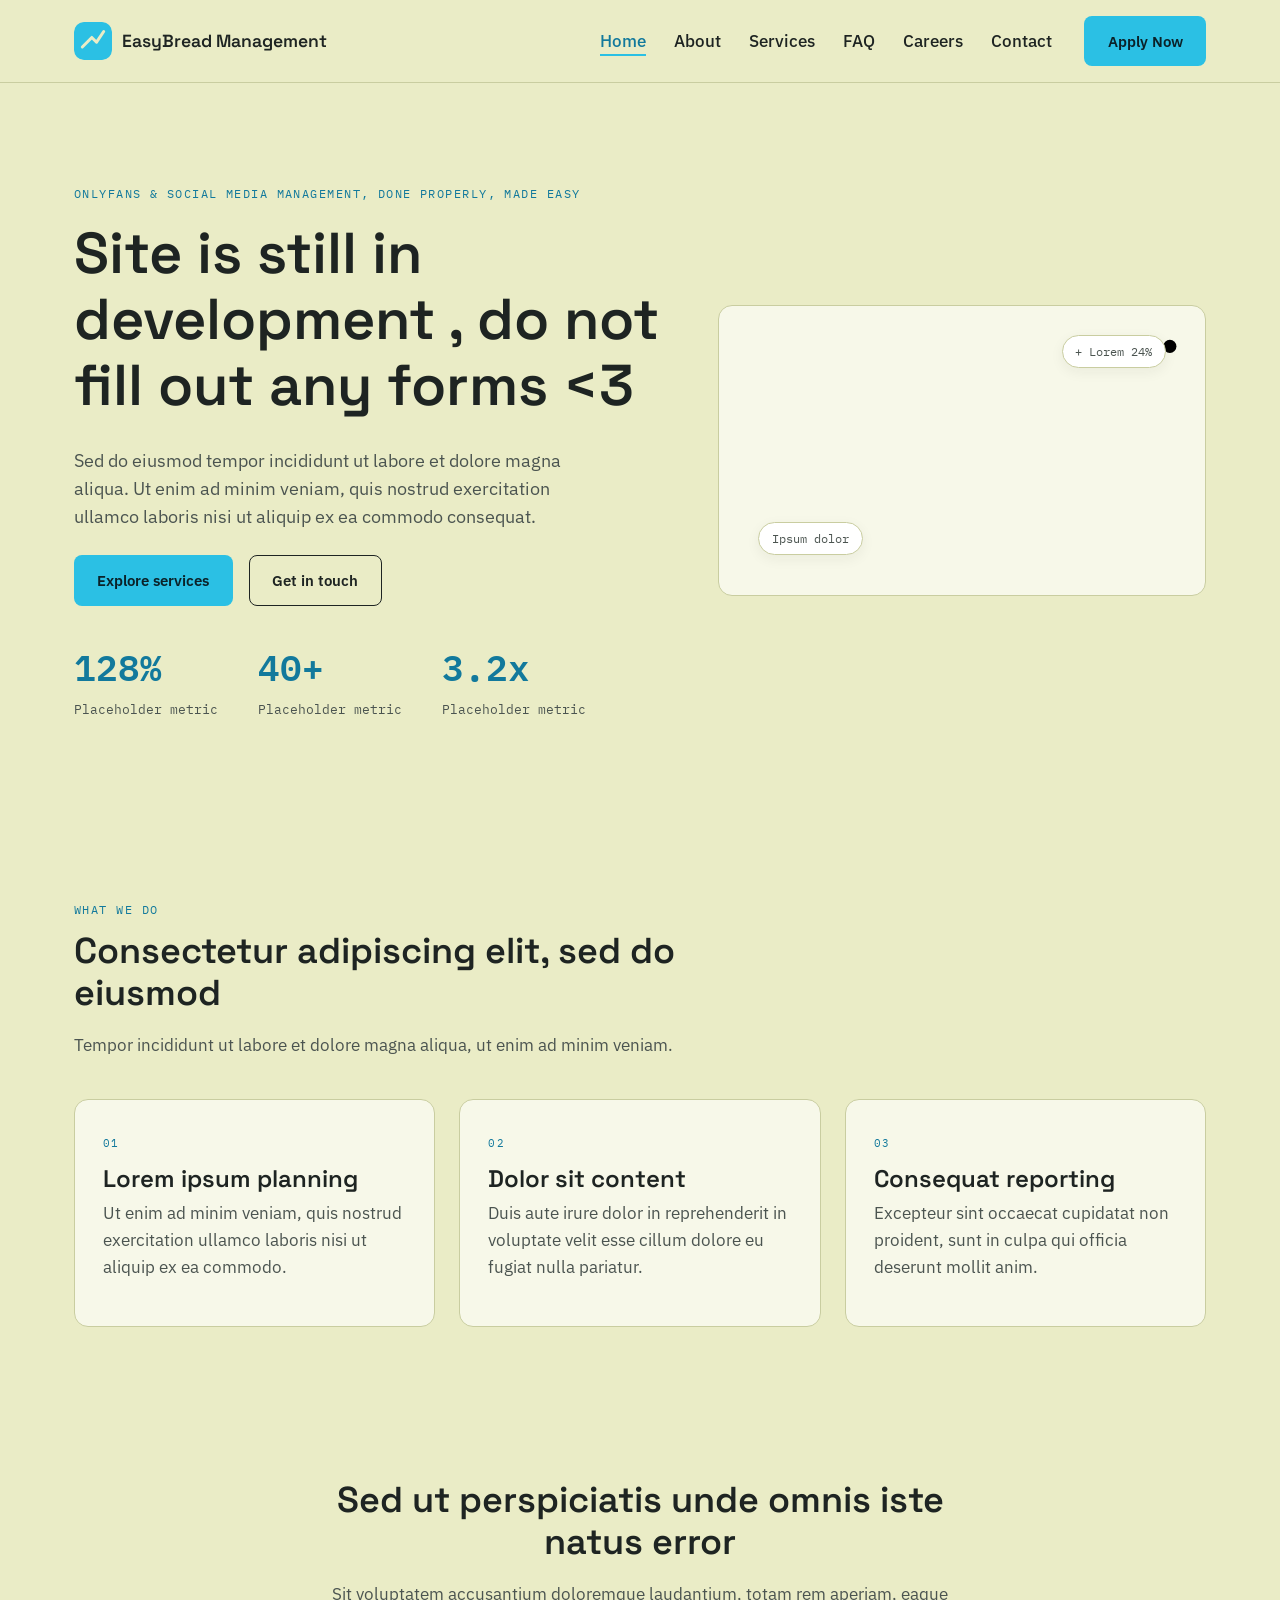
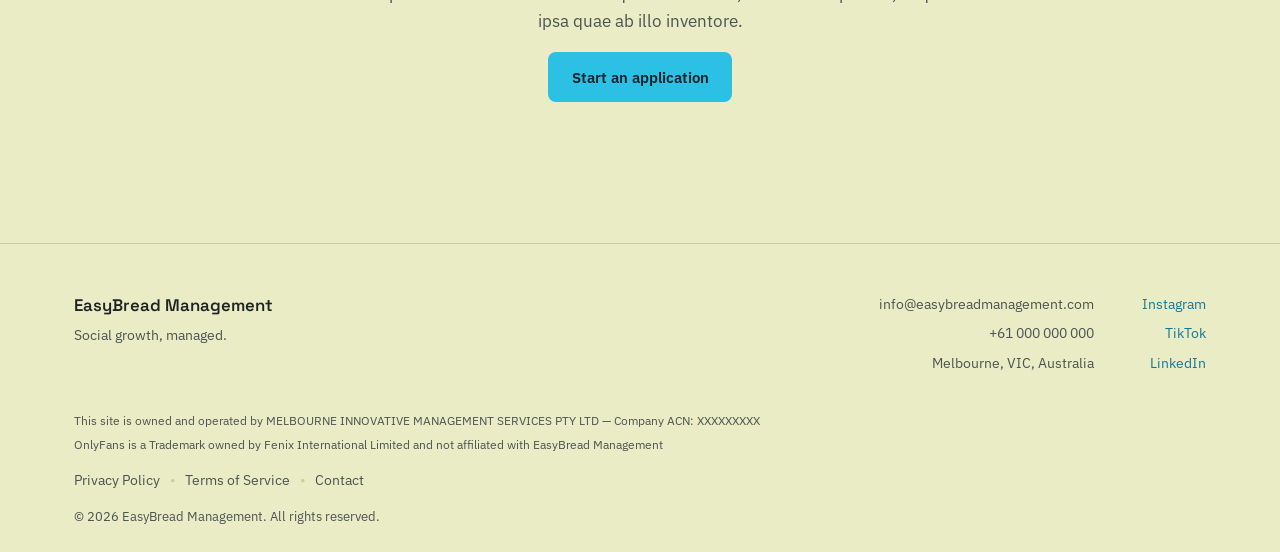
==== index.html @ 4c38a7d2 "Add files via upload" ====
<!DOCTYPE html>
<html lang="en">
<head>
  <meta charset="UTF-8">
  <meta name="viewport" content="width=device-width, initial-scale=1.0">
  <title>EasyBread Management — Social Media Management</title>
  <link rel="icon" type="image/svg+xml" href="assets/favicon.svg">

  <!-- Basic hardening headers that CAN be set via meta tags (the rest —
       Content-Security-Policy, X-Frame-Options, etc. — are set server-side
       in backend/app.py, since meta tags can't fully replace real HTTP
       response headers). -->
  <meta http-equiv="X-Content-Type-Options" content="nosniff">
  <meta name="referrer" content="strict-origin-when-cross-origin">

  <meta name="description" content="Placeholder description for EasyBread Management, a social media management agency.">

  <link rel="preconnect" href="https://fonts.googleapis.com">
  <link rel="preconnect" href="https://fonts.gstatic.com" crossorigin>
  <link href="https://fonts.googleapis.com/css2?family=Space+Grotesk:wght@500;600;700&family=IBM+Plex+Sans:wght@400;500;600&family=IBM+Plex+Mono:wght@400;500&display=swap" rel="stylesheet">
  <link rel="stylesheet" href="css/style.css">
</head>
<body>

  <!-- Header is rendered into this mount point by js/main.js, from js/config.js -->
  <header id="site-header"></header>

  <main>

    <!-- ============ HERO ============ -->
    <section class="container hero">
      <div class="hero-copy">
        <span class="eyebrow">OnlyFans &amp; Social media management, done properly, made easy</span>
        <h1>Site is still in development , do not fill out any forms &#60;3</h1>
        <p>
          Sed do eiusmod tempor incididunt ut labore et dolore magna aliqua.
          Ut enim ad minim veniam, quis nostrud exercitation ullamco laboris
          nisi ut aliquip ex ea commodo consequat.
        </p>
        <div class="hero-actions">
          <a href="services.html" class="btn btn-accent">Explore services</a>
          <a href="contact.html" class="btn btn-outline">Get in touch</a>
        </div>

        <div class="stat-row">
          <div class="stat">
            <span class="number">128%</span>
            <span class="label">Placeholder metric</span>
          </div>
          <div class="stat">
            <span class="number">40+</span>
            <span class="label">Placeholder metric</span>
          </div>
          <div class="stat">
            <span class="number">3.2x</span>
            <span class="label">Placeholder metric</span>
          </div>
        </div>
      </div>

      <!-- Signature graphic: an animated "growth line" — see main.js + style.css -->
      <div class="growth-line-wrap">
        <span class="stat-pill top">+ Lorem 24%</span>
        <span class="stat-pill bottom">Ipsum dolor</span>
        <svg viewBox="0 0 400 220" data-growth-line aria-hidden="true">
          <path d="M 10 190 C 60 190, 70 140, 110 150 S 170 90, 210 100 S 260 40, 300 45 S 360 20, 390 15" />
          <circle class="endpoint" cx="390" cy="15" r="6"></circle>
        </svg>
      </div>
    </section>

    <!-- ============ WHAT WE DO ============ -->
    <section class="container section">
      <div class="section-head">
        <span class="eyebrow">What we do</span>
        <h2>Consectetur adipiscing elit, sed do eiusmod</h2>
        <p>Tempor incididunt ut labore et dolore magna aliqua, ut enim ad minim veniam.</p>
      </div>

      <div class="grid grid-3">
        <div class="card">
          <span class="eyebrow">01</span>
          <h3>Lorem ipsum planning</h3>
          <p>Ut enim ad minim veniam, quis nostrud exercitation ullamco laboris nisi ut aliquip ex ea commodo.</p>
        </div>
        <div class="card">
          <span class="eyebrow">02</span>
          <h3>Dolor sit content</h3>
          <p>Duis aute irure dolor in reprehenderit in voluptate velit esse cillum dolore eu fugiat nulla pariatur.</p>
        </div>
        <div class="card">
          <span class="eyebrow">03</span>
          <h3>Consequat reporting</h3>
          <p>Excepteur sint occaecat cupidatat non proident, sunt in culpa qui officia deserunt mollit anim.</p>
        </div>
      </div>
    </section>

    <!-- ============ CTA BAND ============ -->
    <section class="container section text-center">
      <div class="center-copy">
        <h2>Sed ut perspiciatis unde omnis iste natus error</h2>
        <p>Sit voluptatem accusantium doloremque laudantium, totam rem aperiam, eaque ipsa quae ab illo inventore.</p>
        <a href="application.html" class="btn btn-accent">Start an application</a>
      </div>
    </section>

  </main>

  <!-- Footer is rendered into this mount point by js/main.js, from js/config.js -->
  <footer id="site-footer"></footer>

  <script src="js/config.js"></script>
  <script src="js/main.js"></script>
</body>
</html>
---- css/style.css ----
/* =============================================================
   STYLE.CSS
   =============================================================
   Section map (search these headers to jump around):
     1. Design tokens (edit colors/fonts here — everything else
        references these variables, so this is the one place to
        touch for a re-theme)
     2. Reset + base
     3. Layout helpers
     4. Header / navigation
     5. Buttons
     6. Hero + growth-line signature graphic
     7. Cards / sections
     8. Forms
     9. Footer
     10. Utility / animation
     11. Form page sidebars (Application / Contact / Careers)
     12. Responsive
   ============================================================= */

/* -------------------------------------------------------------
   1. DESIGN TOKENS
   ------------------------------------------------------------- */
:root {
  /* Brand colors — requested background + foreground */
  --color-bg: #EAECC6;          /* page background, as specified */
  --color-accent: #2BC0E4;      /* primary accent/foreground, as specified */
  --color-accent-deep: #12799C; /* darker accent for hover/pressed states */
  --color-accent-soft: rgba(43, 192, 228, 0.14);

  /* Supporting neutrals, derived to sit comfortably with the two above */
  --color-ink: #1E2422;         /* primary text */
  --color-ink-soft: #4B5450;    /* secondary text */
  --color-surface: #F7F8E9;     /* card surface, slightly lighter than bg */
  --color-line: #C9CDA0;        /* hairline borders derived from bg */
  --color-error: #B3401F;       /* form error state */
  --color-success: #1D7A4C;     /* form success state */

  /* Type */
  --font-display: "Space Grotesk", "Segoe UI", sans-serif;
  --font-body: "IBM Plex Sans", "Segoe UI", sans-serif;
  --font-mono: "IBM Plex Mono", "Courier New", monospace;

  /* Scale */
  --step-0: clamp(1rem, 0.95rem + 0.2vw, 1.05rem);
  --step-1: clamp(1.25rem, 1.15rem + 0.5vw, 1.5rem);
  --step-2: clamp(1.75rem, 1.5rem + 1vw, 2.25rem);
  --step-3: clamp(2.5rem, 2rem + 2vw, 3.75rem);

  --radius: 14px;
  --radius-sm: 8px;
  --max-width: 1180px;
  --transition: 180ms ease;
}

/* -------------------------------------------------------------
   2. RESET + BASE
   ------------------------------------------------------------- */
*, *::before, *::after { box-sizing: border-box; }
html { scroll-behavior: smooth; }

@media (prefers-reduced-motion: reduce) {
  html { scroll-behavior: auto; }
  *, *::before, *::after {
    animation-duration: 0.01ms !important;
    animation-iteration-count: 1 !important;
    transition-duration: 0.01ms !important;
  }
}

body {
  margin: 0;
  background: var(--color-bg);
  color: var(--color-ink);
  font-family: var(--font-body);
  font-size: var(--step-0);
  line-height: 1.6;
  -webkit-font-smoothing: antialiased;
}

h1, h2, h3, h4 {
  font-family: var(--font-display);
  line-height: 1.15;
  margin: 0 0 0.5em;
  font-weight: 600;
}

h1 { font-size: var(--step-3); }
h2 { font-size: var(--step-2); }
h3 { font-size: var(--step-1); }

p { margin: 0 0 1em; color: var(--color-ink-soft); }

a { color: var(--color-accent-deep); text-decoration: none; }
a:hover { color: var(--color-ink); }

img, svg { max-width: 100%; display: block; }

/* Visible keyboard focus everywhere — accessibility floor */
:focus-visible {
  outline: 3px solid var(--color-accent-deep);
  outline-offset: 2px;
}

/* -------------------------------------------------------------
   3. LAYOUT HELPERS
   ------------------------------------------------------------- */
.container {
  width: 100%;
  max-width: var(--max-width);
  margin-inline: auto;
  padding-inline: 1.5rem;
}

.section {
  padding-block: clamp(3rem, 6vw, 6rem);
}

.section-head {
  max-width: 640px;
  margin-bottom: 2.5rem;
}

.eyebrow {
  font-family: var(--font-mono);
  text-transform: uppercase;
  letter-spacing: 0.12em;
  font-size: 0.75rem;
  color: var(--color-accent-deep);
  display: inline-block;
  margin-bottom: 0.75rem;
}

.grid {
  display: grid;
  gap: 1.5rem;
}

.grid-2 { grid-template-columns: repeat(2, 1fr); }
.grid-3 { grid-template-columns: repeat(3, 1fr); }

/* -------------------------------------------------------------
   4. HEADER / NAVIGATION
   ------------------------------------------------------------- */
#site-header {
  position: sticky;
  top: 0;
  z-index: 50;
  background: color-mix(in srgb, var(--color-bg) 88%, transparent);
  backdrop-filter: blur(6px);
  border-bottom: 1px solid var(--color-line);
}

.nav {
  max-width: var(--max-width);
  margin-inline: auto;
  padding: 1rem 1.5rem;
  display: flex;
  align-items: center;
  gap: 1.5rem;
}

.brand {
  display: flex;
  align-items: center;
  gap: 0.6rem;
  margin-right: auto;
  color: var(--color-ink);
  font-family: var(--font-display);
  font-weight: 600;
  font-size: 1.1rem;
}
.brand:hover { color: var(--color-ink); }

/* Placeholder logo mark — swap this block for an <img> once a real logo exists */
.logo-mark {
  width: 38px;
  height: 38px;
  border-radius: 10px;
  flex-shrink: 0;
}

.nav-list {
  list-style: none;
  display: flex;
  gap: 1.75rem;
  margin: 0;
  padding: 0;
}

.nav-list a {
  color: var(--color-ink);
  font-weight: 500;
  position: relative;
  padding-bottom: 4px;
}

.nav-list a::after {
  content: "";
  position: absolute;
  left: 0; right: 100%;
  bottom: 0;
  height: 2px;
  background: var(--color-accent);
  transition: right var(--transition);
}

.nav-list a:hover::after,
.nav-list a.active::after {
  right: 0;
}

.nav-list a.active { color: var(--color-accent-deep); }

.menu-toggle {
  display: none;
  flex-direction: column;
  gap: 5px;
  background: none;
  border: none;
  cursor: pointer;
  padding: 0.5rem;
}
.menu-toggle span {
  width: 22px;
  height: 2px;
  background: var(--color-ink);
  transition: transform var(--transition), opacity var(--transition);
}
.menu-toggle.open span:nth-child(1) { transform: translateY(7px) rotate(45deg); }
.menu-toggle.open span:nth-child(2) { opacity: 0; }
.menu-toggle.open span:nth-child(3) { transform: translateY(-7px) rotate(-45deg); }

/* -------------------------------------------------------------
   5. BUTTONS
   ------------------------------------------------------------- */
.btn {
  display: inline-flex;
  align-items: center;
  justify-content: center;
  gap: 0.5rem;
  padding: 0.75rem 1.4rem;
  border-radius: var(--radius-sm);
  font-weight: 600;
  font-size: 0.95rem;
  border: 1.5px solid transparent;
  cursor: pointer;
  transition: transform var(--transition), background var(--transition), color var(--transition), border-color var(--transition);
}
.btn:hover { transform: translateY(-1px); }
.btn:active { transform: translateY(0); }
.btn:disabled { opacity: 0.6; cursor: not-allowed; transform: none; }

.btn-accent {
  background: var(--color-accent);
  color: #0B2229;
}
.btn-accent:hover { background: var(--color-accent-deep); color: #fff; }

.btn-outline {
  background: transparent;
  border-color: var(--color-ink);
  color: var(--color-ink);
}
.btn-outline:hover { border-color: var(--color-accent-deep); color: var(--color-accent-deep); }

.nav-cta { margin-left: 0.5rem; }

/* -------------------------------------------------------------
   6. HERO + GROWTH-LINE SIGNATURE GRAPHIC
   ------------------------------------------------------------- */
.hero {
  padding-block: clamp(3rem, 8vw, 6rem);
  display: grid;
  grid-template-columns: 1.1fr 0.9fr;
  gap: 3rem;
  align-items: center;
}
.hero > * {
  min-width: 0;
}

.hero-copy .eyebrow { margin-bottom: 1rem; }
.hero-copy p { font-size: 1.1rem; max-width: 46ch; }
.hero-actions {
  display: flex;
  gap: 1rem;
  margin-top: 1.5rem;
  flex-wrap: wrap;
}

/* The signature element: an animated line that "draws" upward and to the
   right, evoking a growth/engagement chart. Reused (smaller) as section
   dividers elsewhere on the site for visual continuity. */
.growth-line-wrap {
  position: relative;
  background: var(--color-surface);
  border: 1px solid var(--color-line);
  border-radius: var(--radius);
  padding: 1.5rem;
}

.growth-line-wrap .stat-pill {
  position: absolute;
  background: #fff;
  border: 1px solid var(--color-line);
  border-radius: 999px;
  padding: 0.35rem 0.8rem;
  font-family: var(--font-mono);
  font-size: 0.75rem;
  color: var(--color-ink-soft);
  box-shadow: 0 4px 14px rgba(30, 36, 34, 0.06);
}
.growth-line-wrap .stat-pill.top { top: 10%; right: 8%; }
.growth-line-wrap .stat-pill.bottom { bottom: 14%; left: 8%; }

[data-growth-line] path {
  fill: none;
  stroke: var(--color-accent);
  stroke-width: 3;
  stroke-linecap: round;
  stroke-linejoin: round;
  /* stroke-dashoffset starting value is set inline by main.js
     (equal to the path's own length, i.e. fully hidden) */
}

/*
 * Looping reveal: rise, reverse, pause, then rise again — forever.
 * The 6.7s duration and the 23.9% / 47.8% keyframe stops below come
 * straight from the three timing constants at the top of js/main.js:
 *   GROWTH_RISE_MS (1600) + GROWTH_REVERSE_MS (1600) + GROWTH_PAUSE_MS (3500) = 6700ms
 *   23.9% = 1600 / 6700   (fully risen)
 *   47.8% = 3200 / 6700   (fully reversed back out)
 * CSS keyframe stops can't reference custom properties/JS values directly,
 * so if you change those constants in main.js, update the numbers here
 * to match (both places say so in a comment).
 */
[data-growth-line].growth-loop path {
  animation: growth-line-cycle 6.7s ease-in-out infinite;
}

[data-growth-line].growth-loop circle.endpoint {
  animation: growth-endpoint-cycle 6.7s ease-in-out infinite;
}

@keyframes growth-line-cycle {
  0%     { stroke-dashoffset: var(--path-length); } /* start: hidden */
  23.9%  { stroke-dashoffset: 0; }                  /* risen */
  99%  { stroke-dashoffset: var(--path-length); } /* reversed back out */
  100%   { stroke-dashoffset: var(--path-length); } /* hold through the pause */
}

@keyframes growth-endpoint-cycle {
  0%     { opacity: 0; }
  21.9%  { opacity: 0; }
  23.9%  { opacity: 1; } /* dot appears once fully risen */
  35.8%  { opacity: 1; }
  60%  { opacity: 0; } /* fades as the line reverses out */
  100%   { opacity: 0; }
}

/* Small divider version used between sections on inner pages */
.divider-line {
  width: 100%;
  height: 40px;
  margin-block: 1rem 2rem;
}

/* -------------------------------------------------------------
   7. CARDS / SECTIONS
   ------------------------------------------------------------- */
.card {
  background: var(--color-surface);
  border: 1px solid var(--color-line);
  border-radius: var(--radius);
  padding: 1.75rem;
  height: 100%;
}

.card h3 { margin-bottom: 0.5rem; }

.card .eyebrow { font-size: 0.7rem; }

.stat-row {
  display: flex;
  gap: 2.5rem;
  flex-wrap: wrap;
  margin-top: 2rem;
}
.stat-row .stat {
  font-family: var(--font-mono);
}
.stat .number {
  font-size: var(--step-2);
  color: var(--color-accent-deep);
  font-weight: 600;
  display: block;
}
.stat .label {
  font-size: 0.8rem;
  color: var(--color-ink-soft);
}

.faq-item {
  border-bottom: 1px solid var(--color-line);
  padding-block: 1.25rem;
}
.faq-item summary {
  cursor: pointer;
  font-family: var(--font-display);
  font-weight: 600;
  font-size: 1.05rem;
  list-style: none;
  display: flex;
  justify-content: space-between;
  align-items: center;
  color: var(--color-ink);
}
.faq-item summary::-webkit-details-marker { display: none; }
.faq-item summary::after {
  content: "+";
  font-size: 1.4rem;
  color: var(--color-accent-deep);
  transition: transform var(--transition);
}
.faq-item[open] summary::after { content: "–"; }
.faq-item p { margin-top: 0.75rem; }

/* -------------------------------------------------------------
   8. FORMS
   ------------------------------------------------------------- */
.form-card {
  background: var(--color-surface);
  border: 1px solid var(--color-line);
  border-radius: var(--radius);
  padding: clamp(1.5rem, 4vw, 2.5rem);
  max-width: 640px;
}

.field {
  margin-bottom: 1.25rem;
  display: flex;
  flex-direction: column;
  gap: 0.4rem;
}

.field label {
  font-weight: 600;
  font-size: 0.9rem;
}

.field .hint {
  font-size: 0.8rem;
  color: var(--color-ink-soft);
  margin: 0;
}

input, textarea, select {
  font: inherit;
  padding: 0.7rem 0.9rem;
  border-radius: var(--radius-sm);
  border: 1.5px solid var(--color-line);
  background: #fff;
  color: var(--color-ink);
  transition: border-color var(--transition);
}
input:focus, textarea:focus, select:focus {
  border-color: var(--color-accent-deep);
  outline: none;
}
textarea { resize: vertical; min-height: 120px; }

/* Honeypot field — hidden from sighted + keyboard users, but still present
   in the DOM for bots that indiscriminately fill every input. */
.honeypot-field {
  position: absolute;
  left: -9999px;
  width: 1px;
  height: 1px;
  overflow: hidden;
}

.form-message {
  margin-top: 1rem;
  padding: 0.75rem 1rem;
  border-radius: var(--radius-sm);
  font-size: 0.9rem;
}
.form-message--success {
  background: rgba(29, 122, 76, 0.1);
  color: var(--color-success);
  border: 1px solid rgba(29, 122, 76, 0.3);
}
.form-message--error {
  background: rgba(179, 64, 31, 0.1);
  color: var(--color-error);
  border: 1px solid rgba(179, 64, 31, 0.3);
}

/* -------------------------------------------------------------
   9. FOOTER
   ------------------------------------------------------------- */
#site-footer {
  border-top: 1px solid var(--color-line);
  margin-top: 4rem;
  padding-block: 3rem 1.5rem;
}

.footer-inner {
  max-width: var(--max-width);
  margin-inline: auto;
  padding-inline: 1.5rem;
  display: grid;
  grid-template-columns: 1fr auto auto;
  justify-content: space-between;
  column-gap: 3rem;
}

.footer-agency-name {
  font-family: var(--font-display);
  font-weight: 600;
  color: var(--color-ink);
  margin-bottom: 0.25rem;
}
.footer-tagline { font-size: 0.9rem; }

.footer-contact, .footer-socials {
  text-align: right;
}

.footer-contact p, .footer-socials a {
  display: block;
  font-size: 0.9rem;
  margin-bottom: 0.4rem;
}

.footer-note {
  max-width: var(--max-width);
  margin: 1rem auto 0;
  padding-inline: 1.5rem;
  font-size: 0.8rem;
  color: var(--color-ink-soft);
}

.footer-legal-links {
  max-width: var(--max-width);
  margin: 1rem auto 0;
  padding-inline: 1.5rem;
  display: flex;
  flex-wrap: wrap;
  gap: 0.6rem;
  font-size: 0.85rem;
}
.footer-legal-links a {
  color: var(--color-ink-soft);
}
.footer-legal-links a:hover {
  color: var(--color-accent-deep);
}
.footer-legal-sep {
  color: var(--color-line);
}

.footer-legal-notices {
  max-width: var(--max-width);
  margin: 2rem auto 0;
  padding-inline: 1.5rem;
}
.footer-legal-notices p {
  font-size: 0.75rem;
  color: var(--color-ink-soft);
  margin-bottom: 0.35rem;
  line-height: 1.5;
}
.footer-legal-notices p:last-child {
  margin-bottom: 0;
}

/* -------------------------------------------------------------
   10. UTILITY / ANIMATION
   ------------------------------------------------------------- */
.text-center { text-align: center; }
.mt-0 { margin-top: 0; }
.mb-0 { margin-bottom: 0; }
.mb-sm { margin-bottom: 0.4rem; }
.my-sm { margin-block: 0.75rem; }
.center-copy { max-width: 640px; margin-inline: auto; }

/* -------------------------------------------------------------
   11. FORM PAGE SIDEBARS (Application / Contact / Careers)
   ------------------------------------------------------------- */

/* Puts the form on the left and a sidebar of supporting content on
   the right, filling the empty space next to a narrower form-card. */
.form-page-layout {
  display: grid;
  grid-template-columns: minmax(0, 640px) 1fr;
  gap: 2.5rem;
  align-items: start;
}
/* Without this, grid items default to a min-width based on their
   content's natural size, which can force the whole grid (and the
   page) wider than the viewport on narrow screens — this lets the
   form and sidebar actually shrink to fit. */
.form-page-layout > * {
  min-width: 0;
}

.form-sidebar {
  display: flex;
  flex-direction: column;
  gap: 1.75rem;
}

/* "What happens next" style numbered step list — not boxed. */
.process-steps {
  list-style: none;
  margin: 0;
  padding: 0;
  display: flex;
  flex-direction: column;
  gap: 1.1rem;
}
.process-steps li {
  display: flex;
  gap: 0.85rem;
  align-items: baseline;
}
.process-steps .step-number {
  font-family: var(--font-mono);
  font-size: 0.85rem;
  font-weight: 600;
  color: var(--color-accent-deep);
  flex-shrink: 0;
  min-width: 1.6rem;
}
.process-steps .step-body strong {
  display: block;
  color: var(--color-ink);
  margin-bottom: 0.15rem;
}
.process-steps .step-body p {
  margin: 0;
  font-size: 0.92rem;
}

/* Boxed bullet list (e.g. "How we work") — reuses .card for the box. */
.sidebar-box h3 { margin-bottom: 0.75rem; }
.sidebar-box ul {
  margin: 0;
  padding-left: 1.1rem;
  display: flex;
  flex-direction: column;
  gap: 0.6rem;
}
.sidebar-box ul li {
  font-size: 0.92rem;
  color: var(--color-ink-soft);
}
.sidebar-box p {
  font-size: 0.92rem;
  margin-bottom: 0;
}
.sidebar-box p + p { margin-top: 0.6rem; }

/* Small, muted disclaimer-style text (reuses the same visual weight as
   form hint text elsewhere on the site). */
.small-print {
  font-size: 0.78rem;
  color: var(--color-ink-soft);
  line-height: 1.55;
}

/* Smaller heading used for un-boxed sidebar sub-sections (e.g. "Where we work"). */
.sidebar-subheading {
  font-size: 1.05rem;
  margin-bottom: 0.4rem;
}

.form-sidebar .btn { display: inline-flex; }

/* -------------------------------------------------------------
   12. RESPONSIVE
   ------------------------------------------------------------- */
@media (max-width: 900px) {
  .hero { grid-template-columns: 1fr; }
  .grid-3 { grid-template-columns: repeat(2, 1fr); }
  .footer-inner { grid-template-columns: 1fr 1fr; justify-content: start; }
  .form-page-layout { grid-template-columns: 1fr; }
}

@media (max-width: 700px) {
  .menu-toggle { display: flex; }
  .nav-list {
    position: absolute;
    top: 100%;
    left: 0;
    right: 0;
    background: var(--color-bg);
    border-bottom: 1px solid var(--color-line);
    flex-direction: column;
    padding: 1rem 1.5rem;
    gap: 1rem;
    display: none;
  }
  .nav-list.open { display: flex; }
  .nav-cta { display: none; }
  .grid-2, .grid-3 { grid-template-columns: 1fr; }
  .footer-inner { grid-template-columns: 1fr; }
  .footer-contact, .footer-socials { text-align: left; }
}
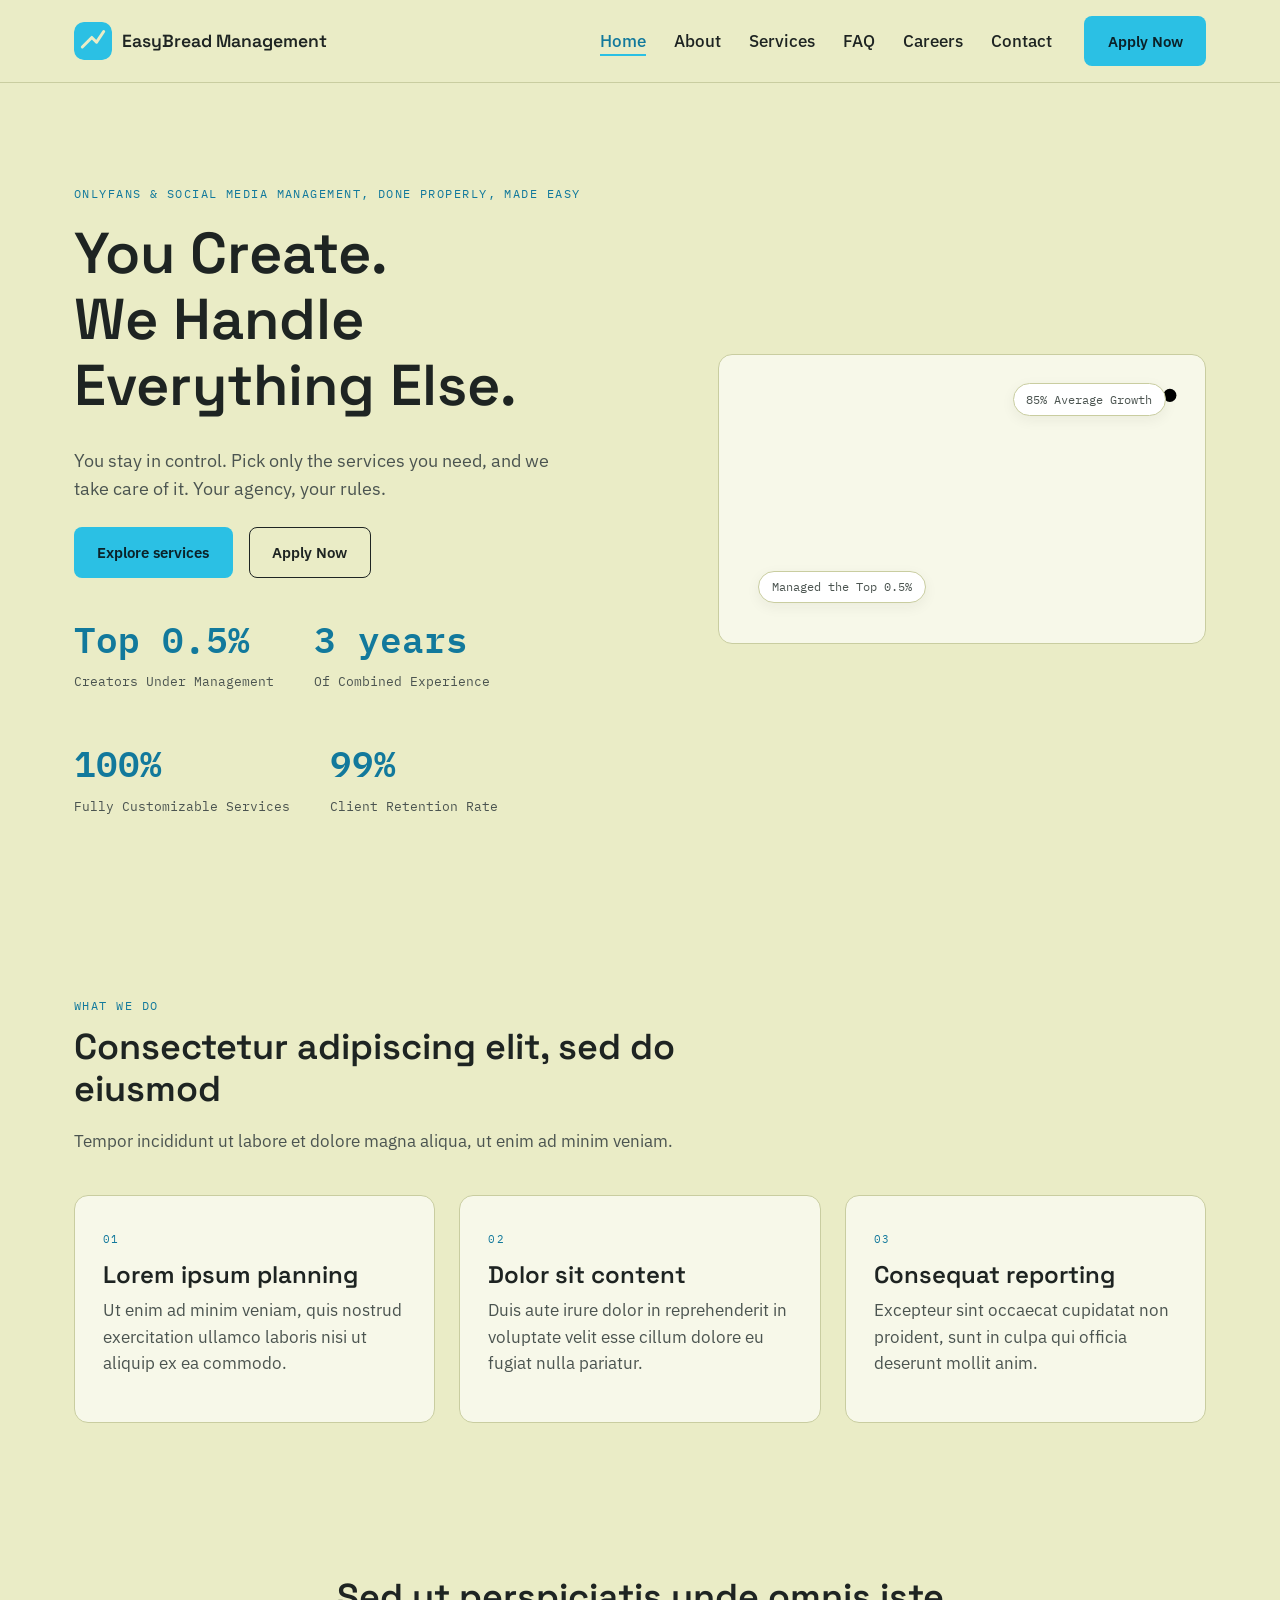
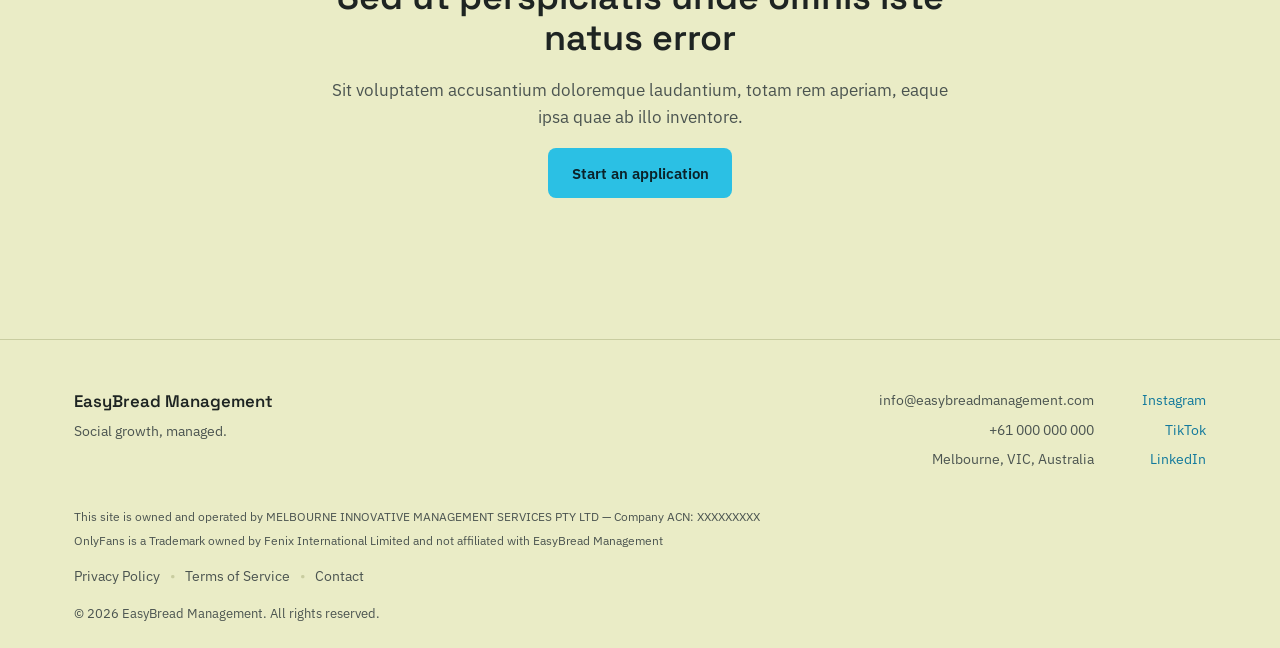
==== commit 212e1174: "Update index.html" ====
--- a/index.html
+++ b/index.html
@@ -1,116 +1,147 @@
-<!DOCTYPE html>
+<!doctype html>
 <html lang="en">
-<head>
-  <meta charset="UTF-8">
-  <meta name="viewport" content="width=device-width, initial-scale=1.0">
-  <title>EasyBread Management — Social Media Management</title>
-  <link rel="icon" type="image/svg+xml" href="assets/favicon.svg">
+  <head>
+    <meta charset="UTF-8" />
+    <meta name="viewport" content="width=device-width, initial-scale=1.0" />
+    <title>EasyBread Management — Social Media Management</title>
+    <link rel="icon" type="image/svg+xml" href="assets/favicon.svg" />
 
-  <!-- Basic hardening headers that CAN be set via meta tags (the rest —
+    <!-- Basic hardening headers that CAN be set via meta tags (the rest —
        Content-Security-Policy, X-Frame-Options, etc. — are set server-side
        in backend/app.py, since meta tags can't fully replace real HTTP
        response headers). -->
-  <meta http-equiv="X-Content-Type-Options" content="nosniff">
-  <meta name="referrer" content="strict-origin-when-cross-origin">
+    <meta http-equiv="X-Content-Type-Options" content="nosniff" />
+    <meta name="referrer" content="strict-origin-when-cross-origin" />
 
-  <meta name="description" content="Placeholder description for EasyBread Management, a social media management agency.">
+    <meta
+      name="description"
+      content="Placeholder description for EasyBread Management, a social media management agency."
+    />
 
-  <link rel="preconnect" href="https://fonts.googleapis.com">
-  <link rel="preconnect" href="https://fonts.gstatic.com" crossorigin>
-  <link href="https://fonts.googleapis.com/css2?family=Space+Grotesk:wght@500;600;700&family=IBM+Plex+Sans:wght@400;500;600&family=IBM+Plex+Mono:wght@400;500&display=swap" rel="stylesheet">
-  <link rel="stylesheet" href="css/style.css">
-</head>
-<body>
+    <link rel="preconnect" href="https://fonts.googleapis.com" />
+    <link rel="preconnect" href="https://fonts.gstatic.com" crossorigin />
+    <link
+      href="https://fonts.googleapis.com/css2?family=Space+Grotesk:wght@500;600;700&family=IBM+Plex+Sans:wght@400;500;600&family=IBM+Plex+Mono:wght@400;500&display=swap"
+      rel="stylesheet"
+    />
+    <link rel="stylesheet" href="css/style.css" />
+  </head>
+  <body>
+    <!-- Header is rendered into this mount point by js/main.js, from js/config.js -->
+    <header id="site-header"></header>
 
-  <!-- Header is rendered into this mount point by js/main.js, from js/config.js -->
-  <header id="site-header"></header>
+    <main>
+      <!-- ============ HERO ============ -->
+      <section class="container hero">
+        <div class="hero-copy">
+          <span class="eyebrow"
+            >OnlyFans &amp; Social media management, done properly, made
+            easy</span
+          >
+          <h1>
+            You Create.<br />
+            We Handle Everything Else.
+          </h1>
+          <p>
+            You stay in control. Pick only the services you need, and we take
+            care of it. Your agency, your rules.
+          </p>
+          <div class="hero-actions">
+            <a href="services.html" class="btn btn-accent">Explore services</a>
+            <a href="application.html" class="btn btn-outline">Apply Now</a>
+          </div>
 
-  <main>
-
-    <!-- ============ HERO ============ -->
-    <section class="container hero">
-      <div class="hero-copy">
-        <span class="eyebrow">OnlyFans &amp; Social media management, done properly, made easy</span>
-        <h1>Site is still in development , do not fill out any forms &#60;3</h1>
-        <p>
-          Sed do eiusmod tempor incididunt ut labore et dolore magna aliqua.
-          Ut enim ad minim veniam, quis nostrud exercitation ullamco laboris
-          nisi ut aliquip ex ea commodo consequat.
-        </p>
-        <div class="hero-actions">
-          <a href="services.html" class="btn btn-accent">Explore services</a>
-          <a href="contact.html" class="btn btn-outline">Get in touch</a>
+          <div class="stat-row">
+            <div class="stat">
+              <span class="number">Top 0.5%</span>
+              <span class="label">Creators Under Management</span>
+            </div>
+            <div class="stat">
+              <span class="number">3 years</span>
+              <span class="label">Of Combined Experience</span>
+            </div>
+            <div class="stat">
+              <span class="number">100%</span>
+              <span class="label">Fully Customizable Services</span>
+            </div>
+            <div class="stat">
+              <span class="number">99%</span>
+              <span class="label">Client Retention Rate</span>
+            </div>
+          </div>
         </div>
 
-        <div class="stat-row">
-          <div class="stat">
-            <span class="number">128%</span>
-            <span class="label">Placeholder metric</span>
+        <!-- Signature graphic: an animated "growth line" — see main.js + style.css -->
+        <div class="growth-line-wrap">
+          <span class="stat-pill top">85% Average Growth</span>
+          <span class="stat-pill bottom">Managed the Top 0.5%</span>
+          <svg viewBox="0 0 400 220" data-growth-line aria-hidden="true">
+            <path
+              d="M 10 190 C 60 190, 70 140, 110 150 S 170 90, 210 100 S 260 40, 300 45 S 360 20, 390 15"
+            />
+            <circle class="endpoint" cx="390" cy="15" r="6"></circle>
+          </svg>
+        </div>
+      </section>
+
+      <!-- ============ WHAT WE DO ============ -->
+      <section class="container section">
+        <div class="section-head">
+          <span class="eyebrow">What we do</span>
+          <h2>Consectetur adipiscing elit, sed do eiusmod</h2>
+          <p>
+            Tempor incididunt ut labore et dolore magna aliqua, ut enim ad minim
+            veniam.
+          </p>
+        </div>
+
+        <div class="grid grid-3">
+          <div class="card">
+            <span class="eyebrow">01</span>
+            <h3>Lorem ipsum planning</h3>
+            <p>
+              Ut enim ad minim veniam, quis nostrud exercitation ullamco laboris
+              nisi ut aliquip ex ea commodo.
+            </p>
           </div>
-          <div class="stat">
-            <span class="number">40+</span>
-            <span class="label">Placeholder metric</span>
+          <div class="card">
+            <span class="eyebrow">02</span>
+            <h3>Dolor sit content</h3>
+            <p>
+              Duis aute irure dolor in reprehenderit in voluptate velit esse
+              cillum dolore eu fugiat nulla pariatur.
+            </p>
           </div>
-          <div class="stat">
-            <span class="number">3.2x</span>
-            <span class="label">Placeholder metric</span>
+          <div class="card">
+            <span class="eyebrow">03</span>
+            <h3>Consequat reporting</h3>
+            <p>
+              Excepteur sint occaecat cupidatat non proident, sunt in culpa qui
+              officia deserunt mollit anim.
+            </p>
           </div>
         </div>
-      </div>
+      </section>
 
-      <!-- Signature graphic: an animated "growth line" — see main.js + style.css -->
-      <div class="growth-line-wrap">
-        <span class="stat-pill top">+ Lorem 24%</span>
-        <span class="stat-pill bottom">Ipsum dolor</span>
-        <svg viewBox="0 0 400 220" data-growth-line aria-hidden="true">
-          <path d="M 10 190 C 60 190, 70 140, 110 150 S 170 90, 210 100 S 260 40, 300 45 S 360 20, 390 15" />
-          <circle class="endpoint" cx="390" cy="15" r="6"></circle>
-        </svg>
-      </div>
-    </section>
+      <!-- ============ CTA BAND ============ -->
+      <section class="container section text-center">
+        <div class="center-copy">
+          <h2>Sed ut perspiciatis unde omnis iste natus error</h2>
+          <p>
+            Sit voluptatem accusantium doloremque laudantium, totam rem aperiam,
+            eaque ipsa quae ab illo inventore.
+          </p>
+          <a href="application.html" class="btn btn-accent"
+            >Start an application</a
+          >
+        </div>
+      </section>
+    </main>
 
-    <!-- ============ WHAT WE DO ============ -->
-    <section class="container section">
-      <div class="section-head">
-        <span class="eyebrow">What we do</span>
-        <h2>Consectetur adipiscing elit, sed do eiusmod</h2>
-        <p>Tempor incididunt ut labore et dolore magna aliqua, ut enim ad minim veniam.</p>
-      </div>
+    <!-- Footer is rendered into this mount point by js/main.js, from js/config.js -->
+    <footer id="site-footer"></footer>
 
-      <div class="grid grid-3">
-        <div class="card">
-          <span class="eyebrow">01</span>
-          <h3>Lorem ipsum planning</h3>
-          <p>Ut enim ad minim veniam, quis nostrud exercitation ullamco laboris nisi ut aliquip ex ea commodo.</p>
-        </div>
-        <div class="card">
-          <span class="eyebrow">02</span>
-          <h3>Dolor sit content</h3>
-          <p>Duis aute irure dolor in reprehenderit in voluptate velit esse cillum dolore eu fugiat nulla pariatur.</p>
-        </div>
-        <div class="card">
-          <span class="eyebrow">03</span>
-          <h3>Consequat reporting</h3>
-          <p>Excepteur sint occaecat cupidatat non proident, sunt in culpa qui officia deserunt mollit anim.</p>
-        </div>
-      </div>
-    </section>
-
-    <!-- ============ CTA BAND ============ -->
-    <section class="container section text-center">
-      <div class="center-copy">
-        <h2>Sed ut perspiciatis unde omnis iste natus error</h2>
-        <p>Sit voluptatem accusantium doloremque laudantium, totam rem aperiam, eaque ipsa quae ab illo inventore.</p>
-        <a href="application.html" class="btn btn-accent">Start an application</a>
-      </div>
-    </section>
-
-  </main>
-
-  <!-- Footer is rendered into this mount point by js/main.js, from js/config.js -->
-  <footer id="site-footer"></footer>
-
-  <script src="js/config.js"></script>
-  <script src="js/main.js"></script>
-</body>
+    <script src="js/config.js"></script>
+    <script src="js/main.js"></script>
+  </body>
 </html>
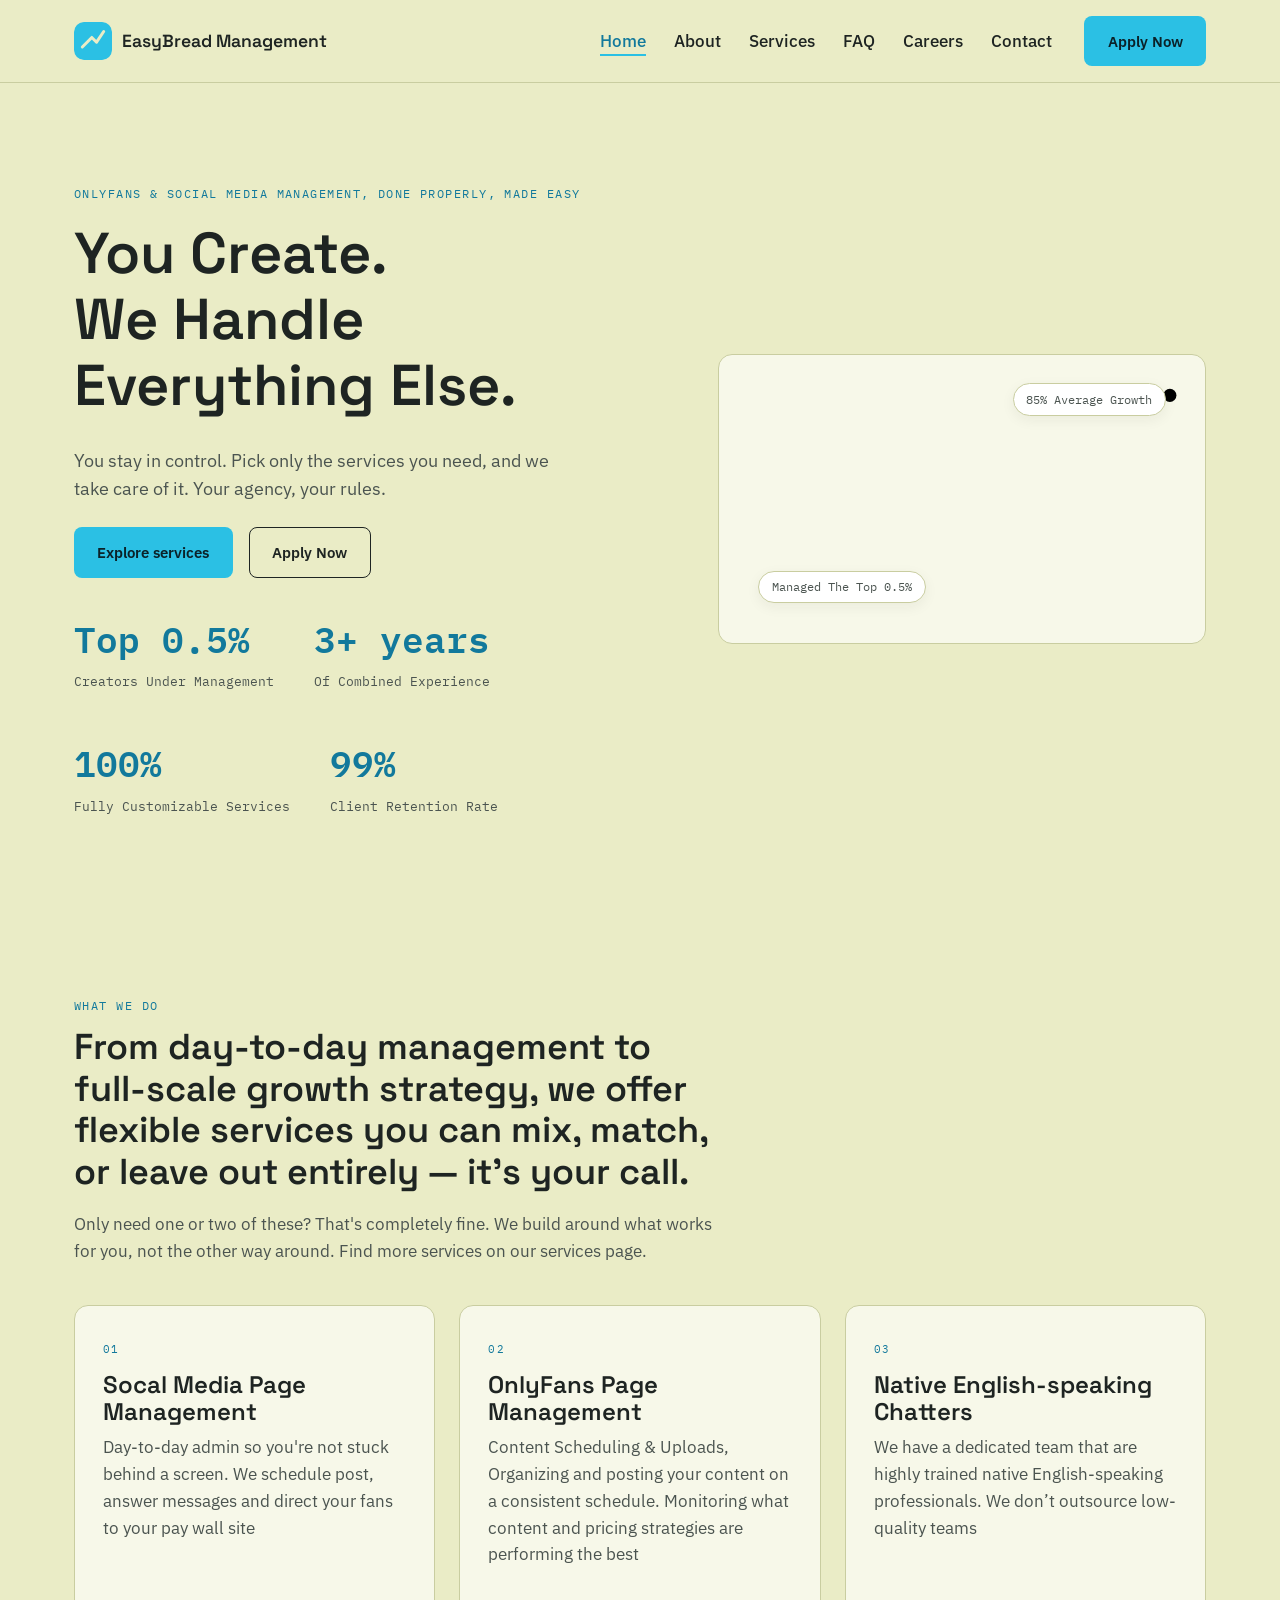
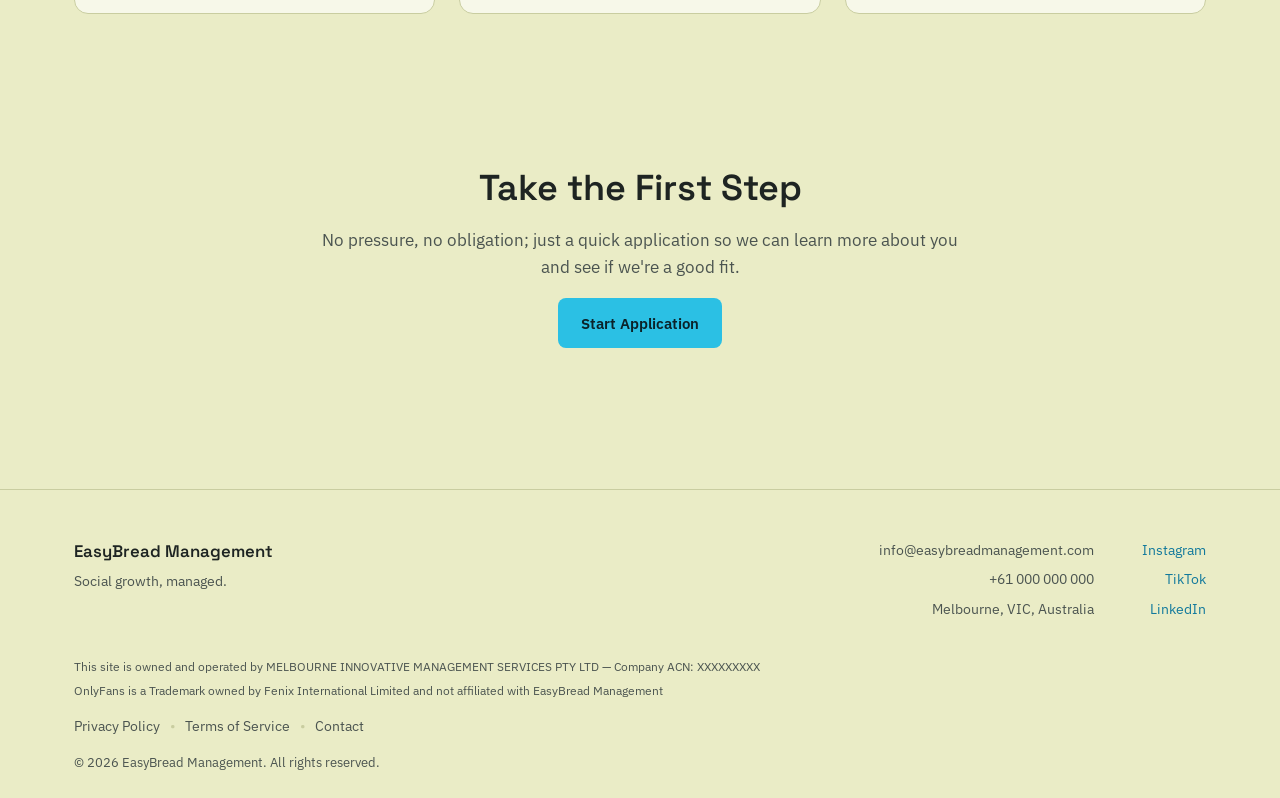
==== commit 69dd696d: "Update index.html" ====
--- a/index.html
+++ b/index.html
@@ -57,7 +57,7 @@
               <span class="label">Creators Under Management</span>
             </div>
             <div class="stat">
-              <span class="number">3 years</span>
+              <span class="number">3+ years</span>
               <span class="label">Of Combined Experience</span>
             </div>
             <div class="stat">
@@ -74,7 +74,7 @@
         <!-- Signature graphic: an animated "growth line" — see main.js + style.css -->
         <div class="growth-line-wrap">
           <span class="stat-pill top">85% Average Growth</span>
-          <span class="stat-pill bottom">Managed the Top 0.5%</span>
+          <span class="stat-pill bottom">Managed The Top 0.5%</span>
           <svg viewBox="0 0 400 220" data-growth-line aria-hidden="true">
             <path
               d="M 10 190 C 60 190, 70 140, 110 150 S 170 90, 210 100 S 260 40, 300 45 S 360 20, 390 15"
@@ -88,36 +88,43 @@
       <section class="container section">
         <div class="section-head">
           <span class="eyebrow">What we do</span>
-          <h2>Consectetur adipiscing elit, sed do eiusmod</h2>
+          <h2>
+            From day-to-day management to full-scale growth strategy, we offer
+            flexible services you can mix, match, or leave out entirely — it's
+            your call.
+          </h2>
           <p>
-            Tempor incididunt ut labore et dolore magna aliqua, ut enim ad minim
-            veniam.
+            Only need one or two of these? That's completely fine. We build
+            around what works for you, not the other way around. Find more
+            services on our services page.
           </p>
         </div>
 
         <div class="grid grid-3">
           <div class="card">
             <span class="eyebrow">01</span>
-            <h3>Lorem ipsum planning</h3>
+            <h3>Socal Media Page Management</h3>
             <p>
-              Ut enim ad minim veniam, quis nostrud exercitation ullamco laboris
-              nisi ut aliquip ex ea commodo.
+              Day-to-day admin so you're not stuck behind a screen. We schedule
+              post, answer messages and direct your fans to your pay wall site
             </p>
           </div>
           <div class="card">
             <span class="eyebrow">02</span>
-            <h3>Dolor sit content</h3>
+            <h3>OnlyFans Page Management</h3>
             <p>
-              Duis aute irure dolor in reprehenderit in voluptate velit esse
-              cillum dolore eu fugiat nulla pariatur.
+              Content Scheduling & Uploads, Organizing and posting your content
+              on a consistent schedule. Monitoring what content and pricing
+              strategies are performing the best
             </p>
           </div>
           <div class="card">
             <span class="eyebrow">03</span>
-            <h3>Consequat reporting</h3>
+            <h3>Native English-speaking Chatters</h3>
             <p>
-              Excepteur sint occaecat cupidatat non proident, sunt in culpa qui
-              officia deserunt mollit anim.
+              We have a dedicated team that are highly trained native
+              English-speaking professionals. We don&rsquo;t outsource
+              low-quality teams
             </p>
           </div>
         </div>
@@ -126,13 +133,13 @@
       <!-- ============ CTA BAND ============ -->
       <section class="container section text-center">
         <div class="center-copy">
-          <h2>Sed ut perspiciatis unde omnis iste natus error</h2>
+          <h2>Take the First Step</h2>
           <p>
-            Sit voluptatem accusantium doloremque laudantium, totam rem aperiam,
-            eaque ipsa quae ab illo inventore.
+            No pressure, no obligation; just a quick application so we can learn
+            more about you and see if we're a good fit.
           </p>
           <a href="application.html" class="btn btn-accent"
-            >Start an application</a
+            >Start Application</a
           >
         </div>
       </section>
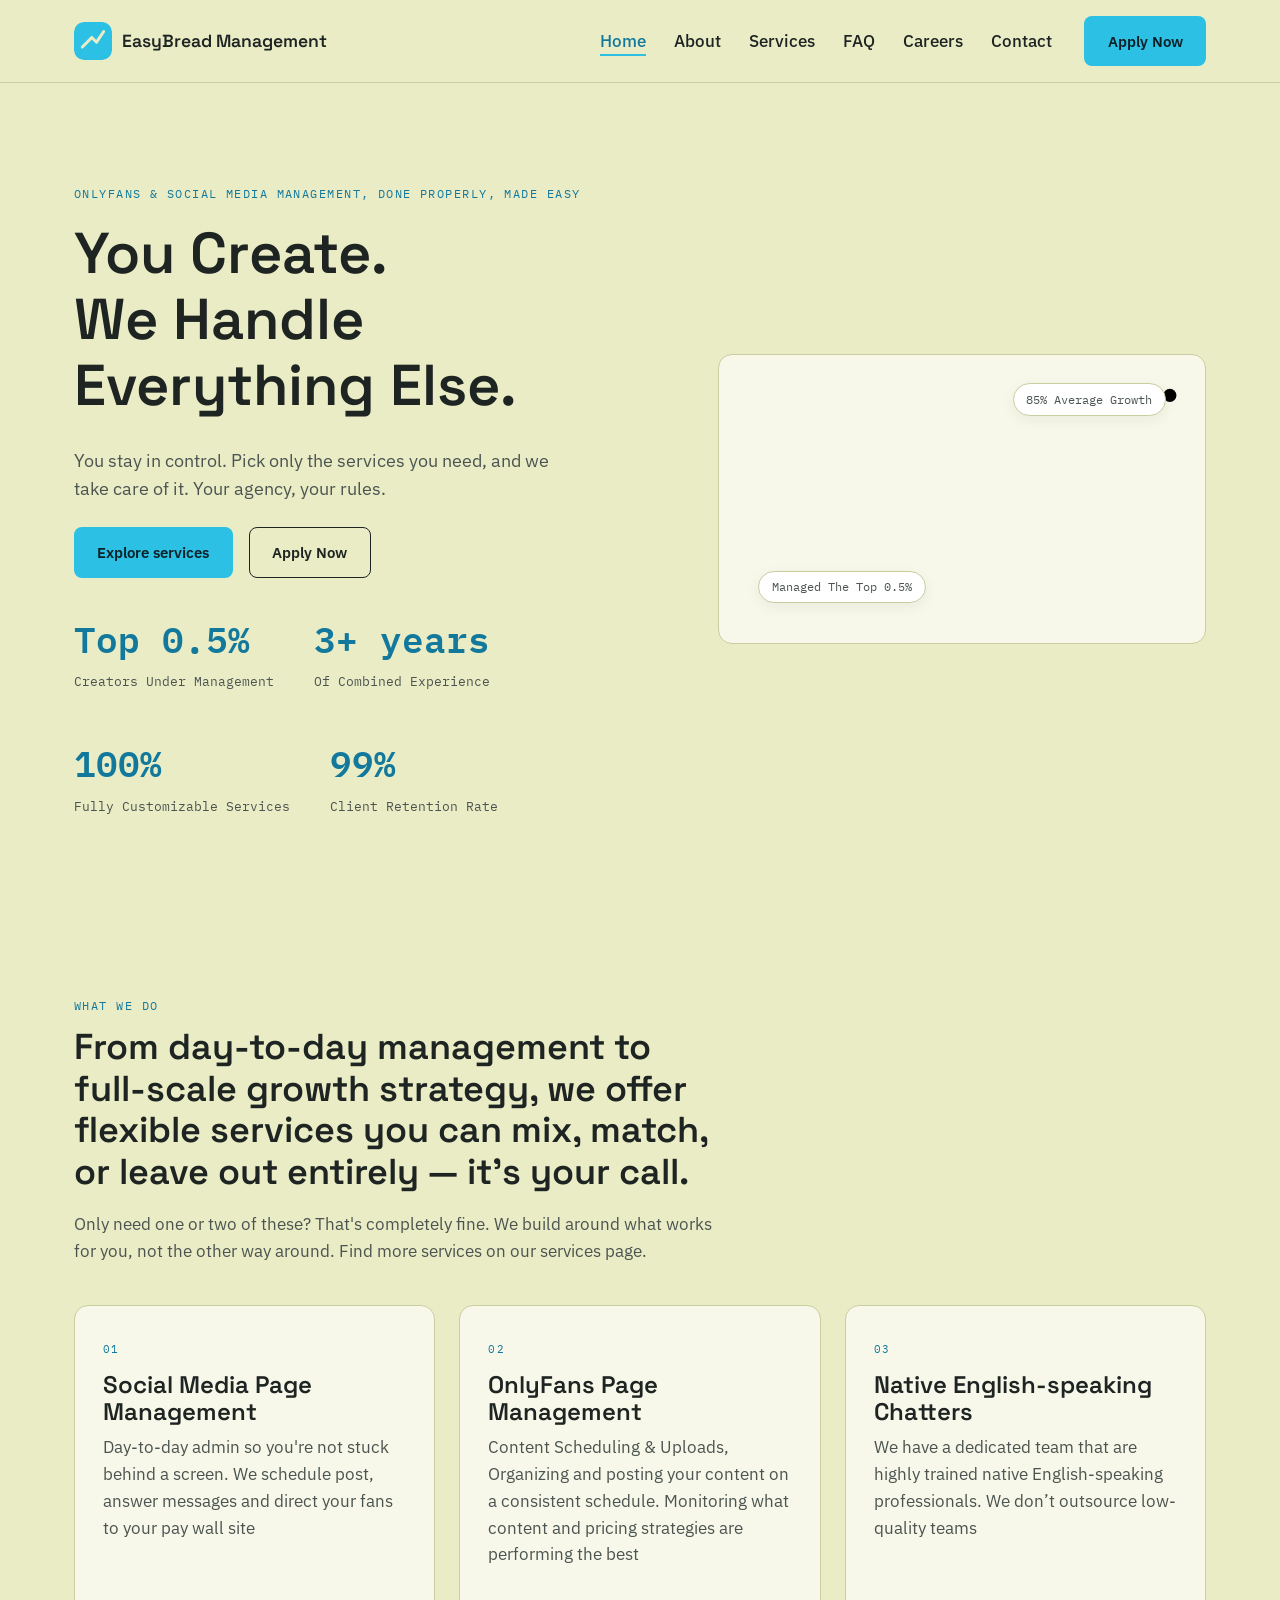
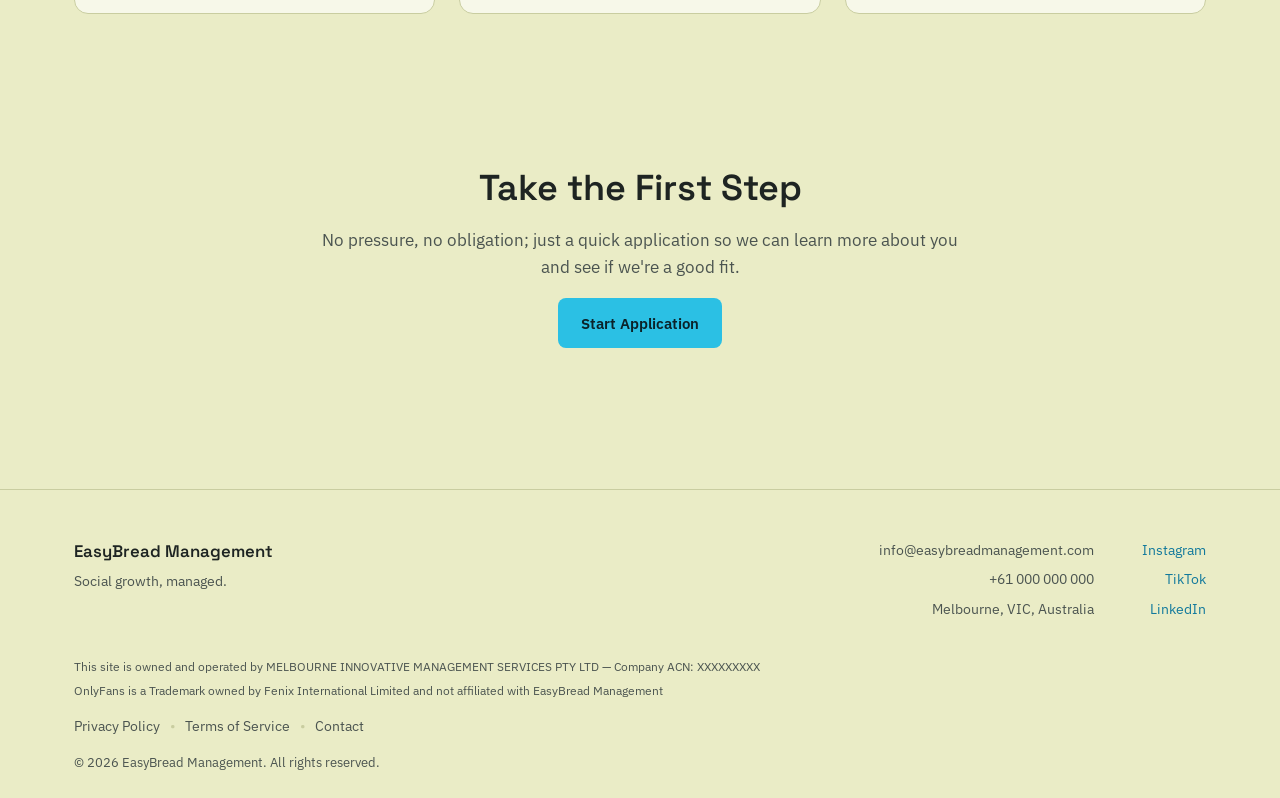
==== commit 61d852fc: "Update index.html" ====
--- a/index.html
+++ b/index.html
@@ -103,7 +103,7 @@
         <div class="grid grid-3">
           <div class="card">
             <span class="eyebrow">01</span>
-            <h3>Socal Media Page Management</h3>
+            <h3>Social Media Page Management</h3>
             <p>
               Day-to-day admin so you're not stuck behind a screen. We schedule
               post, answer messages and direct your fans to your pay wall site
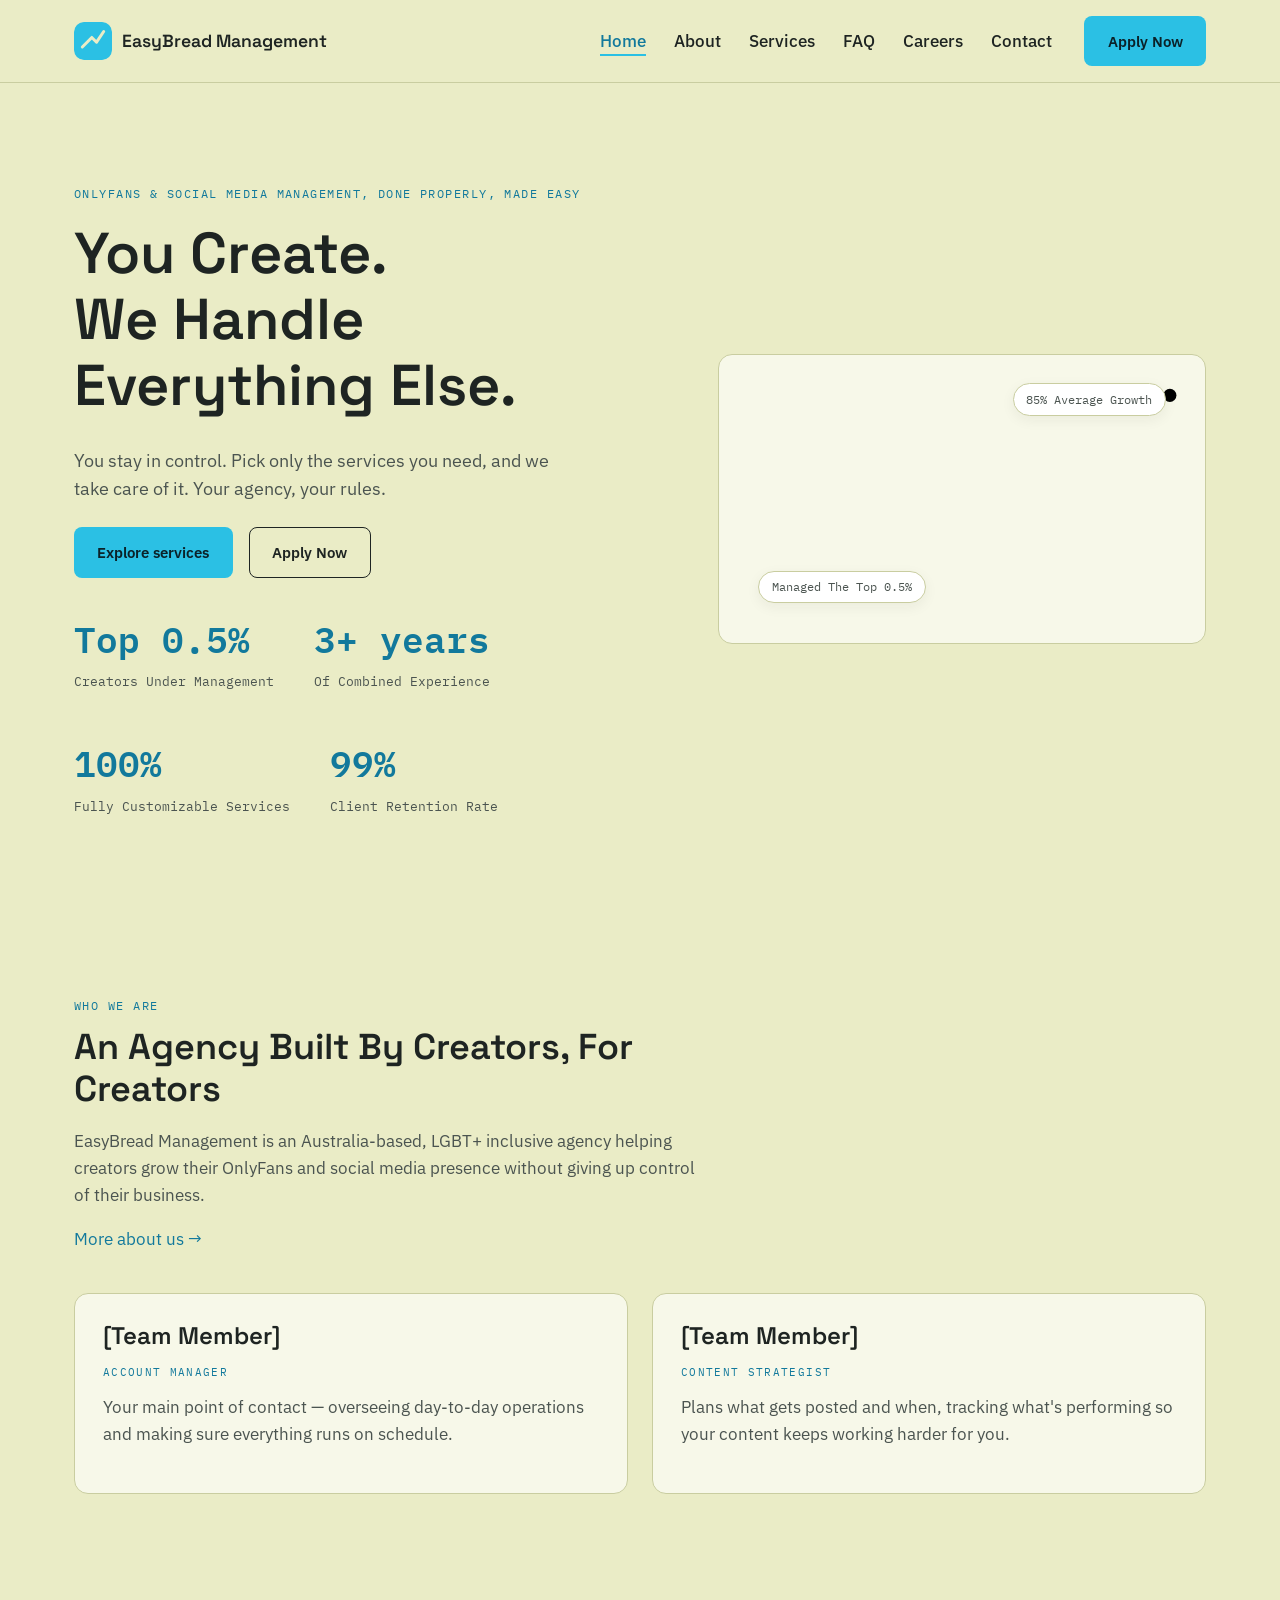
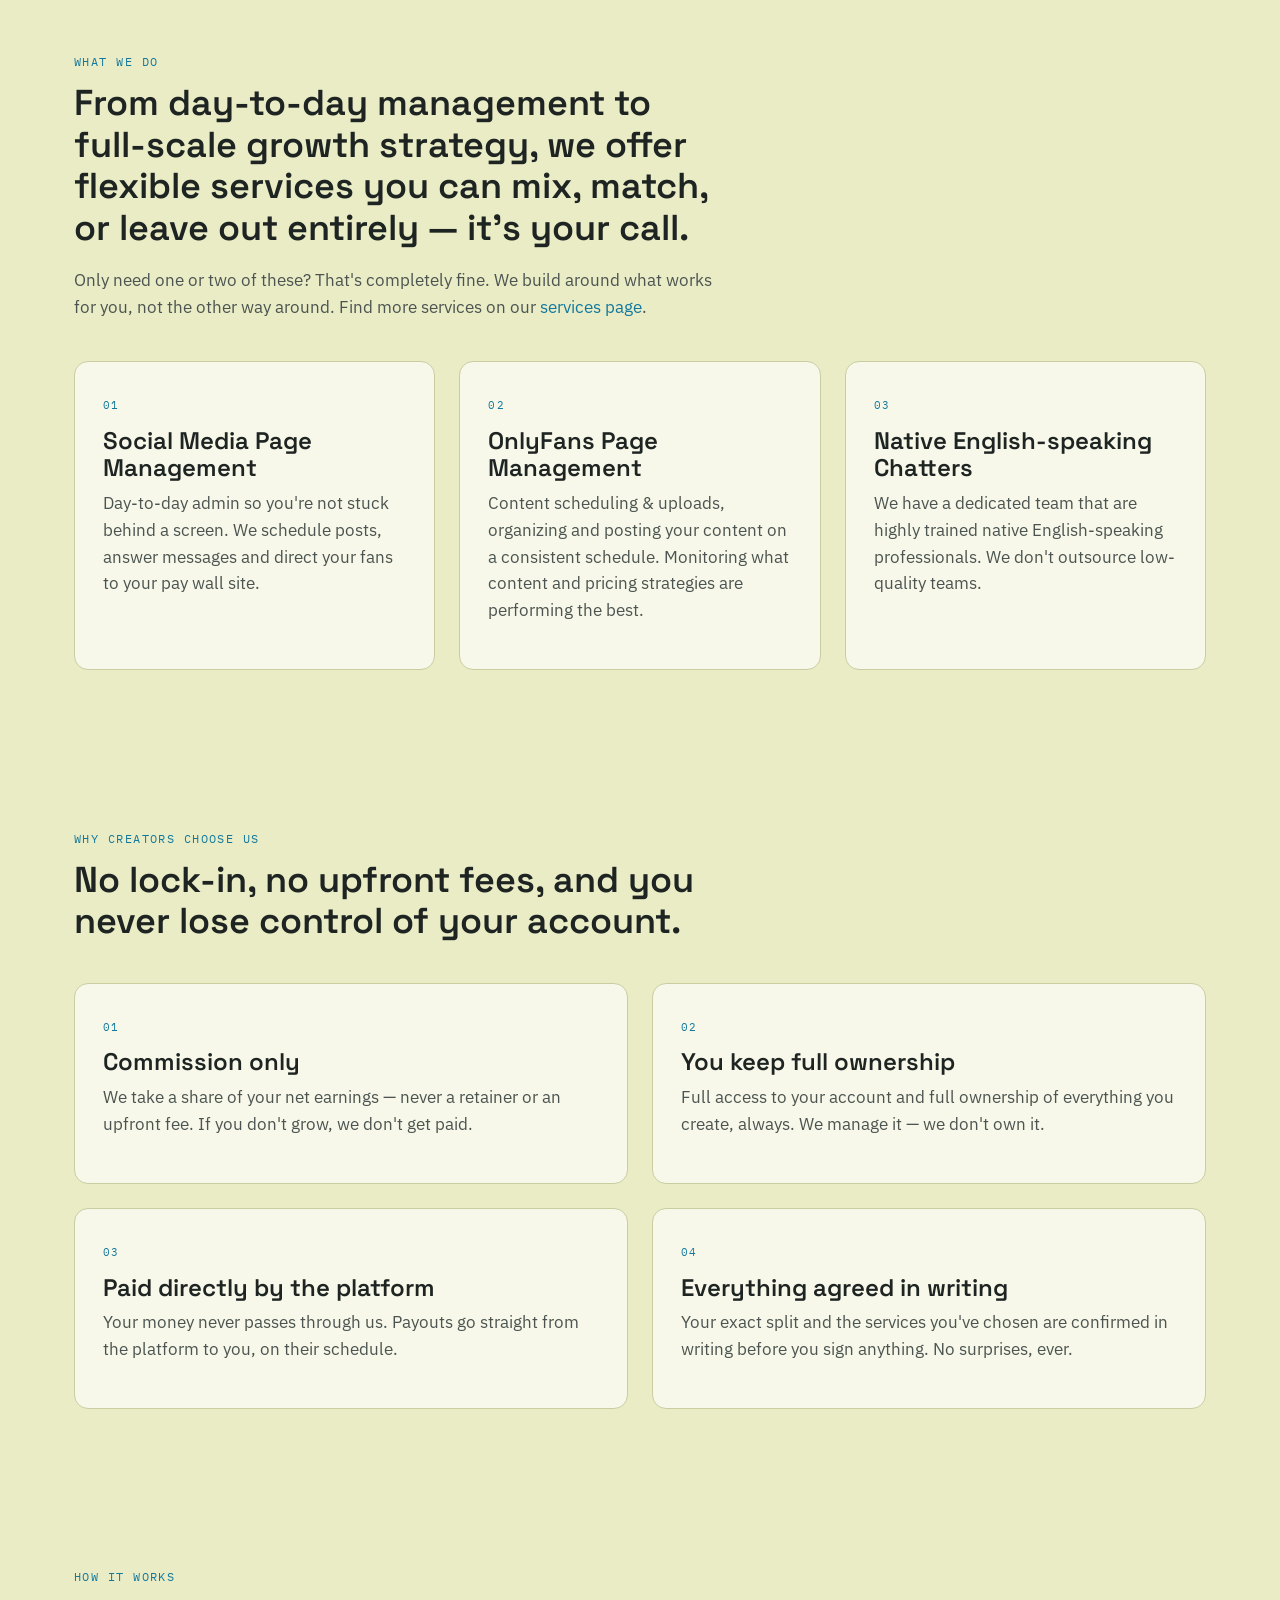
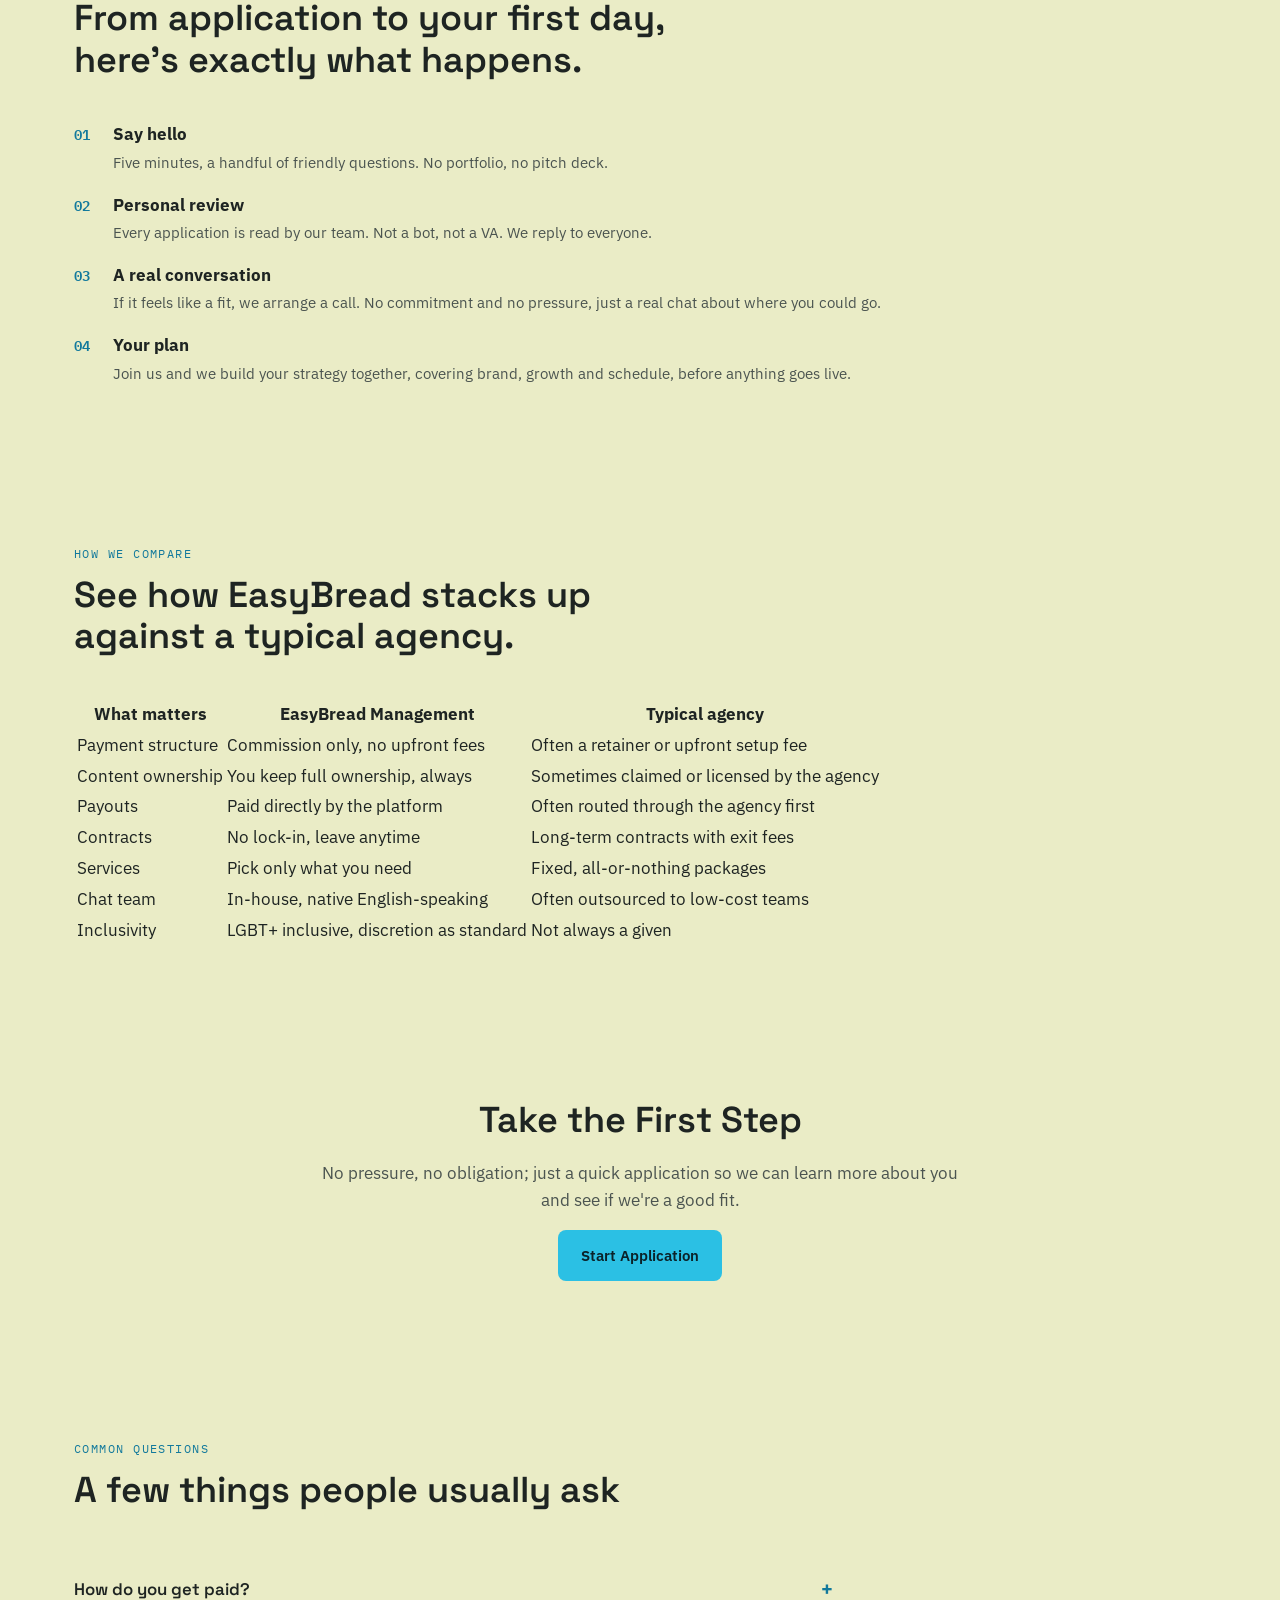
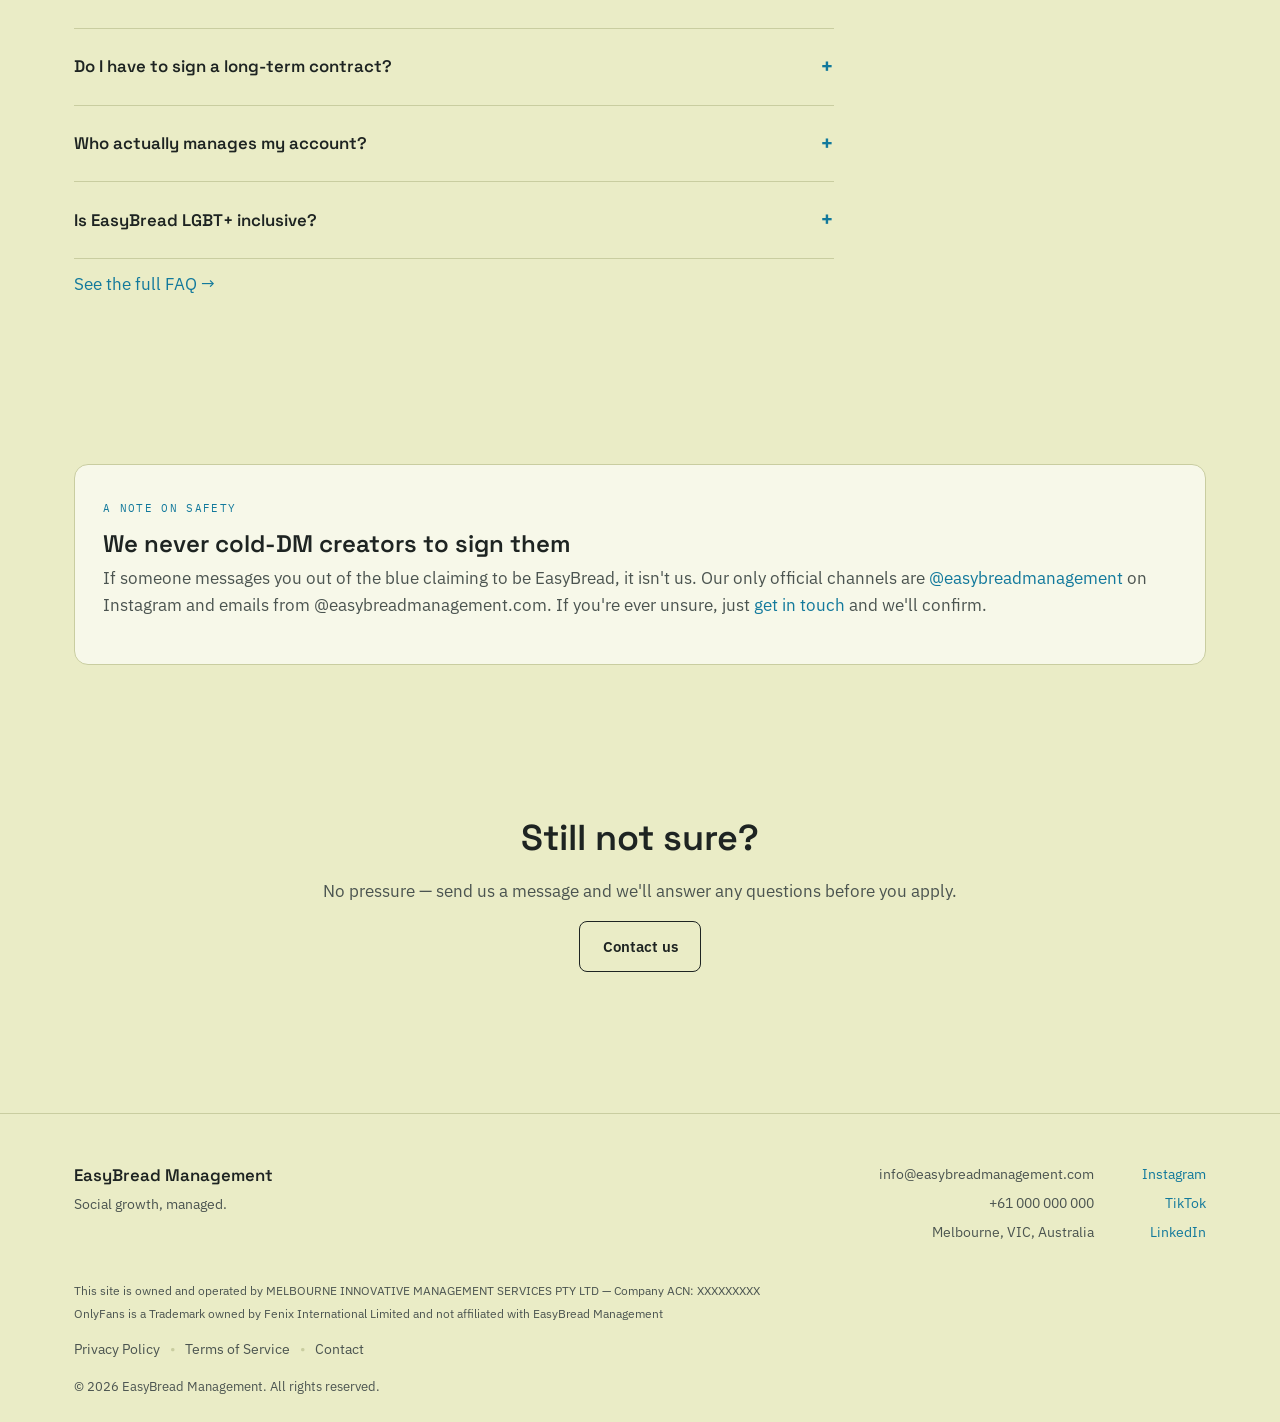
==== commit 0b6b5d6f: "Update index.html" ====
--- a/index.html
+++ b/index.html
@@ -3,7 +3,7 @@
   <head>
     <meta charset="UTF-8" />
     <meta name="viewport" content="width=device-width, initial-scale=1.0" />
-    <title>EasyBread Management — Social Media Management</title>
+    <title>EasyBread Management | Everything You Need Management Agency</title>
     <link rel="icon" type="image/svg+xml" href="assets/favicon.svg" />
 
     <!-- Basic hardening headers that CAN be set via meta tags (the rest —
@@ -15,7 +15,7 @@
 
     <meta
       name="description"
-      content="Placeholder description for EasyBread Management, a social media management agency."
+      content="Australia-based, LGBT+ inclusive agency offering flexible social media management, OnlyFans management & Reddit management, plus more. Your agency, your rules."
     />
 
     <link rel="preconnect" href="https://fonts.googleapis.com" />
@@ -38,10 +38,7 @@
             >OnlyFans &amp; Social media management, done properly, made
             easy</span
           >
-          <h1>
-            You Create.<br />
-            We Handle Everything Else.
-          </h1>
+          <h1>You Create.<br />We Handle Everything Else.</h1>
           <p>
             You stay in control. Pick only the services you need, and we take
             care of it. Your agency, your rules.
@@ -84,9 +81,46 @@
         </div>
       </section>
 
+      <!-- ============ WHO WE ARE ============ -->
+      <section class="container section">
+        <div class="section-head section-head-wide">
+          <span class="eyebrow">Who we are</span>
+          <h2>An Agency Built By Creators, For Creators</h2>
+          <p>
+            EasyBread Management is an Australia-based, LGBT+ inclusive
+            agency helping creators grow their OnlyFans and social media
+            presence without giving up control of their business.
+          </p>
+          <p>
+            <a href="about.html">More about us →</a>
+          </p>
+        </div>
+
+        <div class="grid grid-2">
+          <div class="card">
+            <h3>[Team Member]</h3>
+            <p class="eyebrow">Account Manager</p>
+            <p>
+              Your main point of contact — overseeing day-to-day operations
+              and making sure everything runs on schedule.
+            </p>
+          </div>
+          <div class="card">
+            <h3>[Team Member]</h3>
+            <p class="eyebrow">Content Strategist</p>
+            <p>
+              Plans what gets posted and when, tracking what's performing so
+              your content keeps working harder for you.
+            </p>
+          </div>
+        </div>
+      </section>
+
       <!-- ============ WHAT WE DO ============ -->
       <section class="container section">
-        <div class="section-head">
+        <!-- section-head-wide overrides the usual 640px cap on .section-head
+           so the heading below stretches across the full container width. -->
+        <div class="section-head section-head-wide">
           <span class="eyebrow">What we do</span>
           <h2>
             From day-to-day management to full-scale growth strategy, we offer
@@ -96,7 +130,8 @@
           <p>
             Only need one or two of these? That's completely fine. We build
             around what works for you, not the other way around. Find more
-            services on our services page.
+            services on our
+            <a href="services.html">services page</a>.
           </p>
         </div>
 
@@ -106,16 +141,16 @@
             <h3>Social Media Page Management</h3>
             <p>
               Day-to-day admin so you're not stuck behind a screen. We schedule
-              post, answer messages and direct your fans to your pay wall site
+              posts, answer messages and direct your fans to your pay wall site.
             </p>
           </div>
           <div class="card">
             <span class="eyebrow">02</span>
             <h3>OnlyFans Page Management</h3>
             <p>
-              Content Scheduling & Uploads, Organizing and posting your content
+              Content scheduling & uploads, organizing and posting your content
               on a consistent schedule. Monitoring what content and pricing
-              strategies are performing the best
+              strategies are performing the best.
             </p>
           </div>
           <div class="card">
@@ -123,10 +158,161 @@
             <h3>Native English-speaking Chatters</h3>
             <p>
               We have a dedicated team that are highly trained native
-              English-speaking professionals. We don&rsquo;t outsource
-              low-quality teams
-            </p>
-          </div>
+              English-speaking professionals. We don't outsource low-quality
+              teams.
+            </p>
+          </div>
+        </div>
+      </section>
+
+      <!-- ============ WHY CREATORS CHOOSE US ============ -->
+      <section class="container section">
+        <div class="section-head section-head-wide">
+          <span class="eyebrow">Why creators choose us</span>
+          <h2>No lock-in, no upfront fees, and you never lose control of your account.</h2>
+        </div>
+
+        <div class="grid grid-2">
+          <div class="card">
+            <span class="eyebrow">01</span>
+            <h3>Commission only</h3>
+            <p>
+              We take a share of your net earnings — never a retainer or an
+              upfront fee. If you don't grow, we don't get paid.
+            </p>
+          </div>
+          <div class="card">
+            <span class="eyebrow">02</span>
+            <h3>You keep full ownership</h3>
+            <p>
+              Full access to your account and full ownership of everything you
+              create, always. We manage it — we don't own it.
+            </p>
+          </div>
+          <div class="card">
+            <span class="eyebrow">03</span>
+            <h3>Paid directly by the platform</h3>
+            <p>
+              Your money never passes through us. Payouts go straight from the
+              platform to you, on their schedule.
+            </p>
+          </div>
+          <div class="card">
+            <span class="eyebrow">04</span>
+            <h3>Everything agreed in writing</h3>
+            <p>
+              Your exact split and the services you've chosen are confirmed in
+              writing before you sign anything. No surprises, ever.
+            </p>
+          </div>
+        </div>
+      </section>
+
+      <!-- ============ HOW IT WORKS ============ -->
+      <section class="container section">
+        <div class="section-head section-head-wide">
+          <span class="eyebrow">How it works</span>
+          <h2>From application to your first day, here's exactly what happens.</h2>
+        </div>
+
+        <ol class="process-steps process-steps-wide">
+          <li>
+            <span class="step-number">01</span>
+            <span class="step-body">
+              <strong>Say hello</strong>
+              <p>
+                Five minutes, a handful of friendly questions. No portfolio, no
+                pitch deck.
+              </p>
+            </span>
+          </li>
+          <li>
+            <span class="step-number">02</span>
+            <span class="step-body">
+              <strong>Personal review</strong>
+              <p>
+                Every application is read by our team. Not a bot, not a VA. We
+                reply to everyone.
+              </p>
+            </span>
+          </li>
+          <li>
+            <span class="step-number">03</span>
+            <span class="step-body">
+              <strong>A real conversation</strong>
+              <p>
+                If it feels like a fit, we arrange a call. No commitment and no
+                pressure, just a real chat about where you could go.
+              </p>
+            </span>
+          </li>
+          <li>
+            <span class="step-number">04</span>
+            <span class="step-body">
+              <strong>Your plan</strong>
+              <p>
+                Join us and we build your strategy together, covering brand,
+                growth and schedule, before anything goes live.
+              </p>
+            </span>
+          </li>
+        </ol>
+      </section>
+
+      <!-- ============ COMPARISON ============ -->
+      <section class="container section">
+        <div class="section-head section-head-wide">
+          <span class="eyebrow">How we compare</span>
+          <h2>See how EasyBread stacks up against a typical agency.</h2>
+        </div>
+
+        <div class="compare-table-wrap">
+          <table class="compare-table">
+            <thead>
+              <tr>
+                <th scope="col">What matters</th>
+                <th scope="col" class="compare-highlight">EasyBread Management</th>
+                <th scope="col">Typical agency</th>
+              </tr>
+            </thead>
+            <tbody>
+              <tr>
+                <td>Payment structure</td>
+                <td class="compare-highlight">Commission only, no upfront fees</td>
+                <td>Often a retainer or upfront setup fee</td>
+              </tr>
+              <tr>
+                <td>Content ownership</td>
+                <td class="compare-highlight">You keep full ownership, always</td>
+                <td>Sometimes claimed or licensed by the agency</td>
+              </tr>
+              <tr>
+                <td>Payouts</td>
+                <td class="compare-highlight">Paid directly by the platform</td>
+                <td>Often routed through the agency first</td>
+              </tr>
+              <tr>
+                <td>Contracts</td>
+                <td class="compare-highlight">No lock-in, leave anytime</td>
+                <td>Long-term contracts with exit fees</td>
+              </tr>
+              <tr>
+                <td>Services</td>
+                <td class="compare-highlight">Pick only what you need</td>
+                <td>Fixed, all-or-nothing packages</td>
+              </tr>
+              <tr>
+                <td>Chat team</td>
+                <td class="compare-highlight">In-house, native English-speaking</td>
+                <td>Often outsourced to low-cost teams</td>
+              </tr>
+              <tr>
+                <td>Inclusivity</td>
+                <td class="compare-highlight">LGBT+ inclusive, discretion as standard</td>
+                <td>Not always a given</td>
+              </tr>
+            </tbody>
+          </table>
         </div>
       </section>
 
@@ -143,6 +329,83 @@
           >
         </div>
       </section>
+
+      <!-- ============ FAQ PREVIEW ============ -->
+      <section class="container section">
+        <div class="section-head">
+          <span class="eyebrow">Common questions</span>
+          <h2>A few things people usually ask</h2>
+        </div>
+
+        <div class="faq-list" style="max-width: 760px">
+          <details class="faq-item">
+            <summary>How do you get paid?</summary>
+            <p>
+              Commission only, a share of your net earnings. Never a retainer
+              or an upfront fee — if you don't grow, we don't get paid.
+            </p>
+          </details>
+          <details class="faq-item">
+            <summary>Do I have to sign a long-term contract?</summary>
+            <p>
+              No. There's no lock-in, and you can pick only the services you
+              need. Leave anytime — your exact split is agreed in writing
+              before you sign anything.
+            </p>
+          </details>
+          <details class="faq-item">
+            <summary>Who actually manages my account?</summary>
+            <p>
+              A dedicated, in-house team — including native English-speaking
+              chatters. We don't outsource to low-quality teams.
+            </p>
+          </details>
+          <details class="faq-item">
+            <summary>Is EasyBread LGBT+ inclusive?</summary>
+            <p>
+              Yes. We're an Australia-based, LGBT+ inclusive agency, and
+              discretion is the baseline of how we work with every creator.
+            </p>
+          </details>
+        </div>
+
+        <p class="my-sm">
+          <a href="faq.html">See the full FAQ →</a>
+        </p>
+      </section>
+
+      <!-- ============ SAFETY ============ -->
+      <section class="container section">
+        <div class="card">
+          <span class="eyebrow">A note on safety</span>
+          <h3>We never cold-DM creators to sign them</h3>
+          <p>
+            If someone messages you out of the blue claiming to be
+            EasyBread, it isn't us. Our only official channels are
+            <a
+              href="https://www.instagram.com/easybreadmanagement"
+              target="_blank"
+              rel="noopener"
+              >@easybreadmanagement</a
+            >
+            on Instagram and emails from @easybreadmanagement.com. If
+            you're ever unsure, just
+            <a href="contact.html">get in touch</a> and we'll confirm.
+          </p>
+        </div>
+      </section>
+
+      <!-- ============ STILL NOT SURE ============ -->
+      <section class="container section text-center">
+        <div class="center-copy">
+          <h2>Still not sure?</h2>
+          <p>
+            No pressure — send us a message and we'll answer any questions
+            before you apply.
+          </p>
+          <a href="contact.html" class="btn btn-outline">Contact us</a>
+        </div>
+      </section>
     </main>
 
     <!-- Footer is rendered into this mount point by js/main.js, from js/config.js -->
